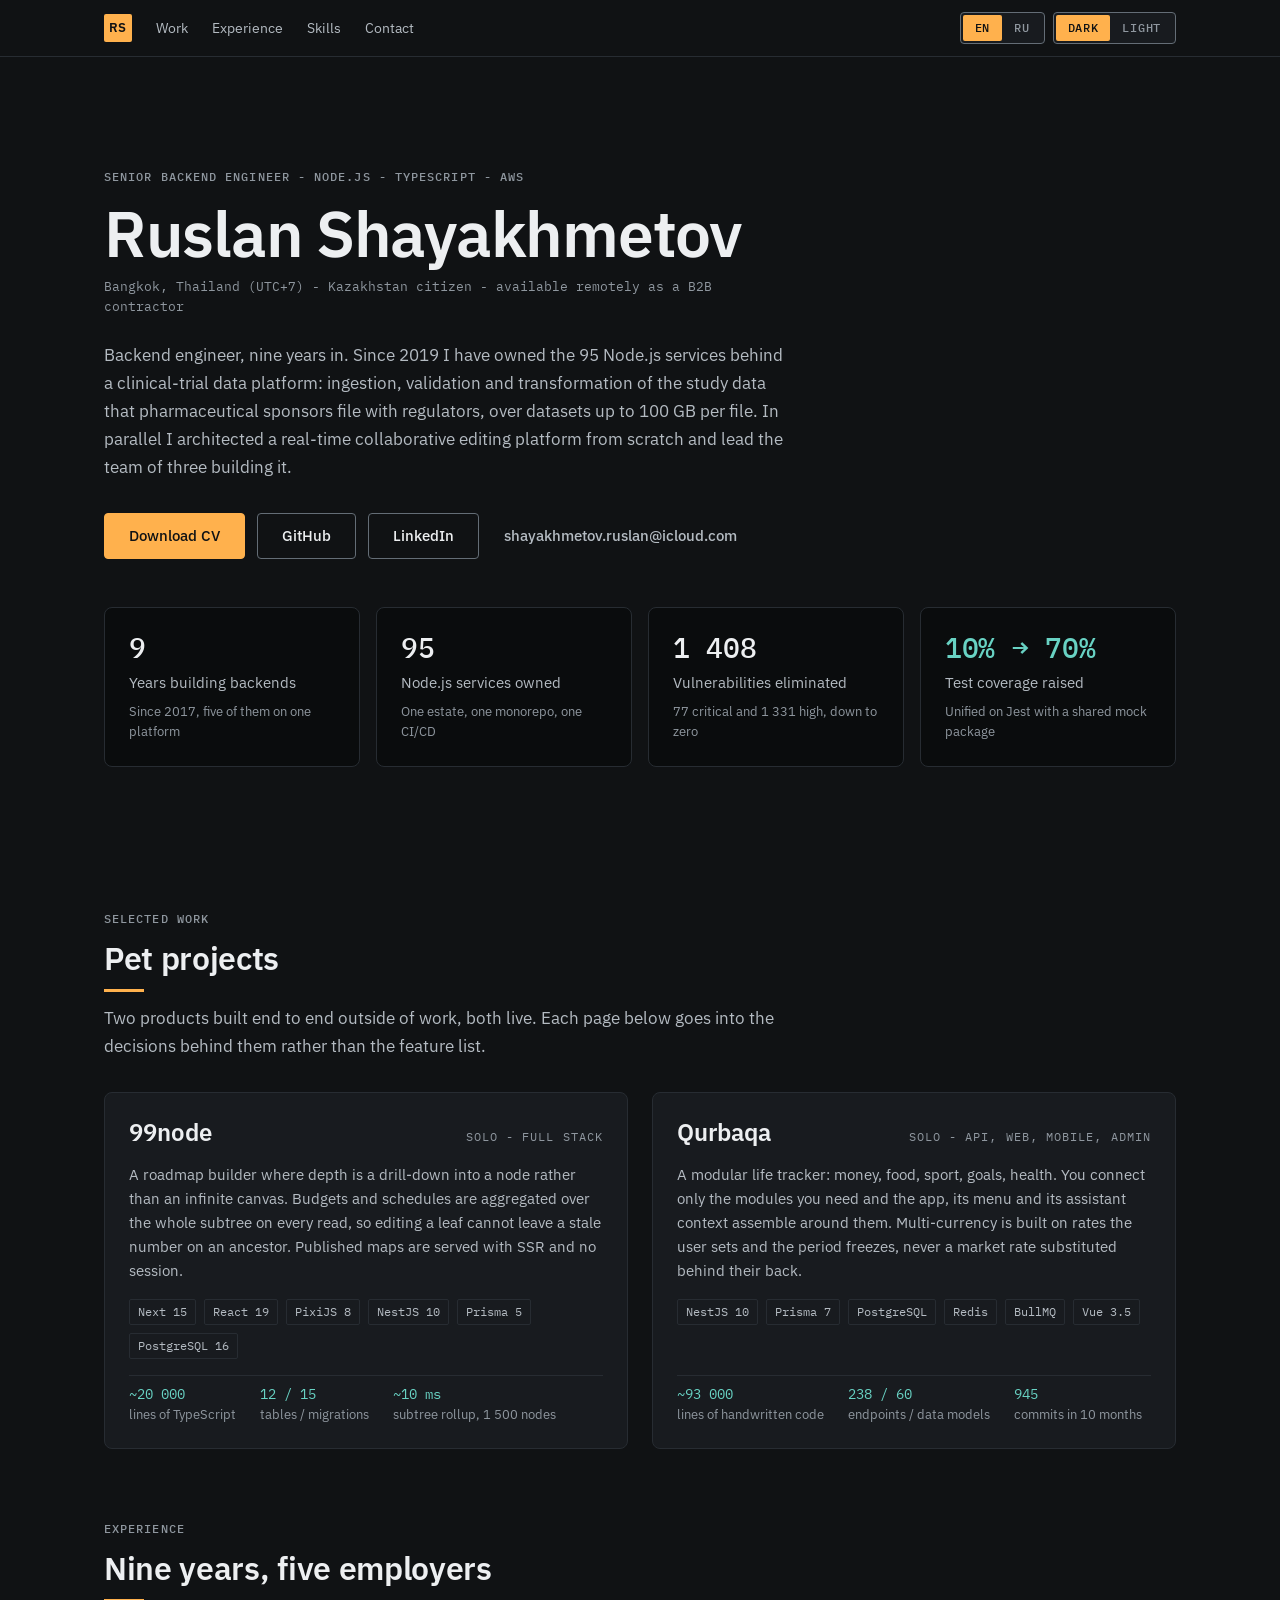
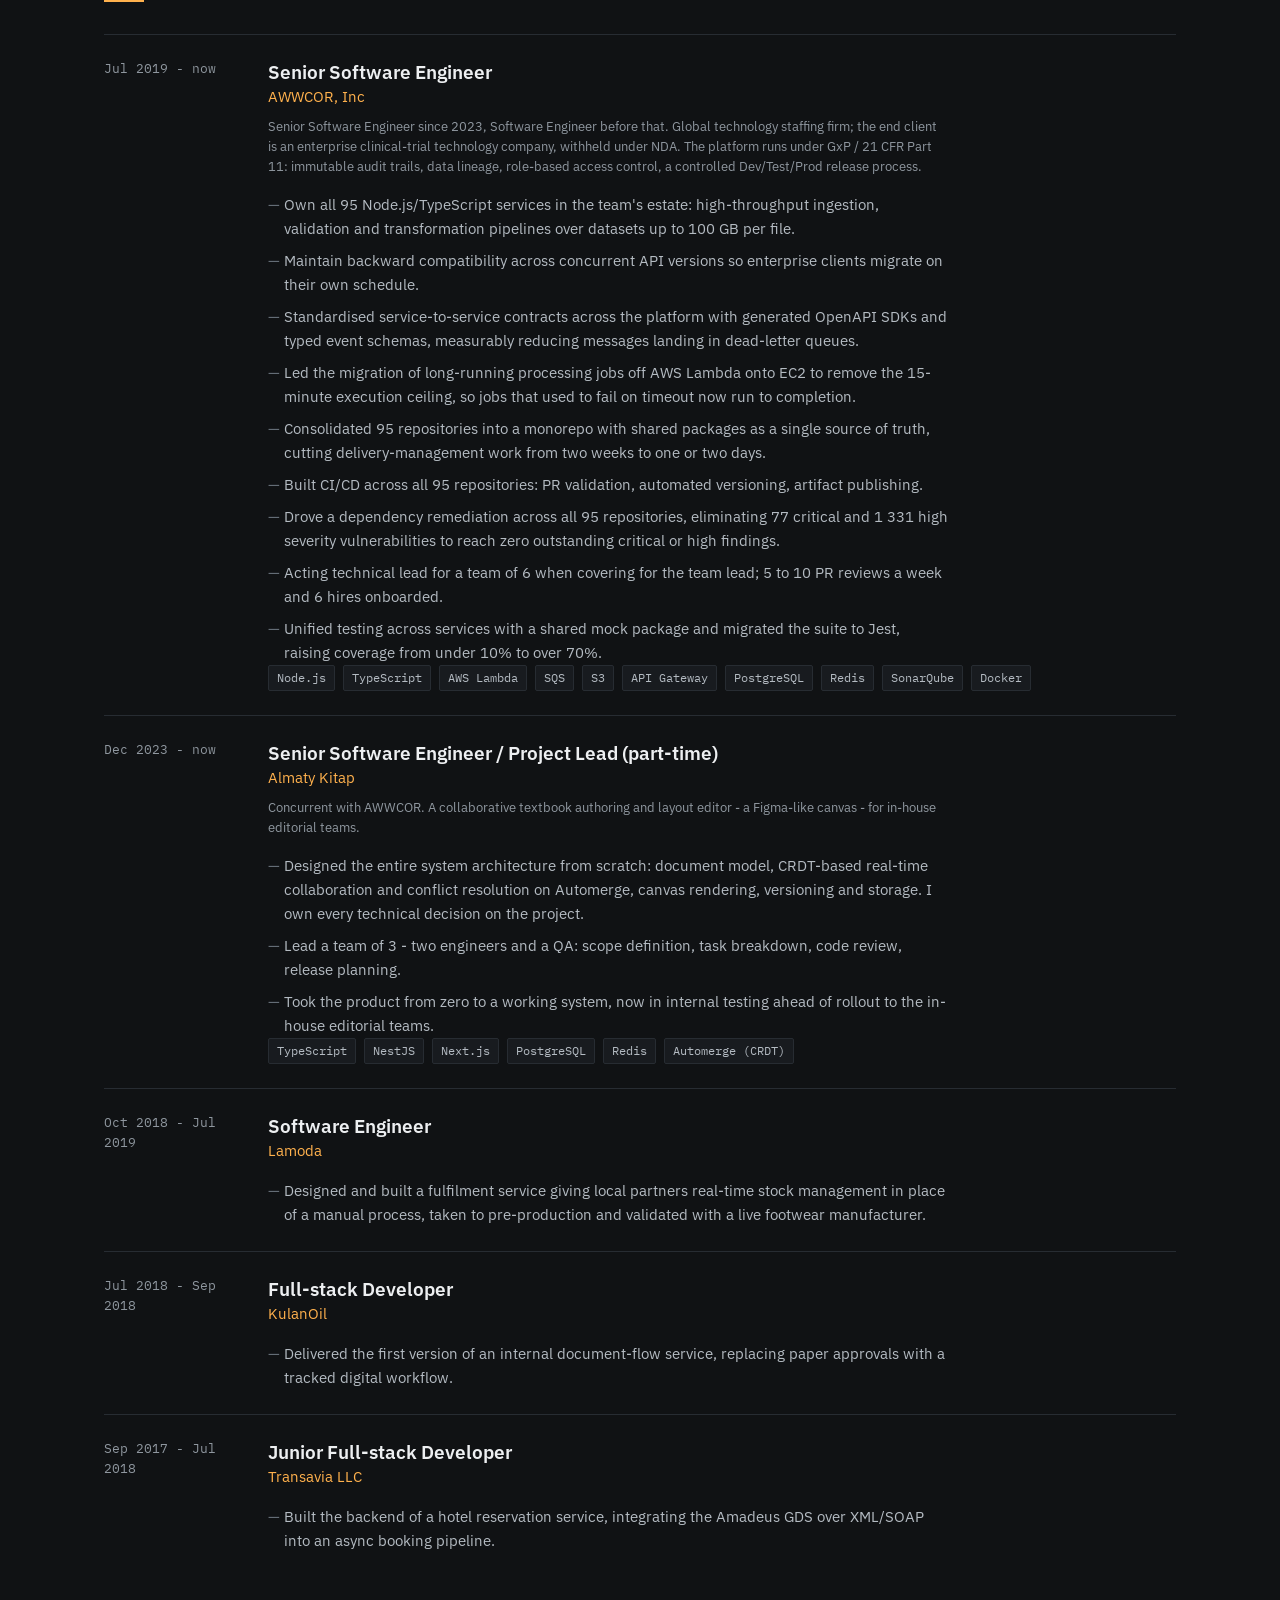
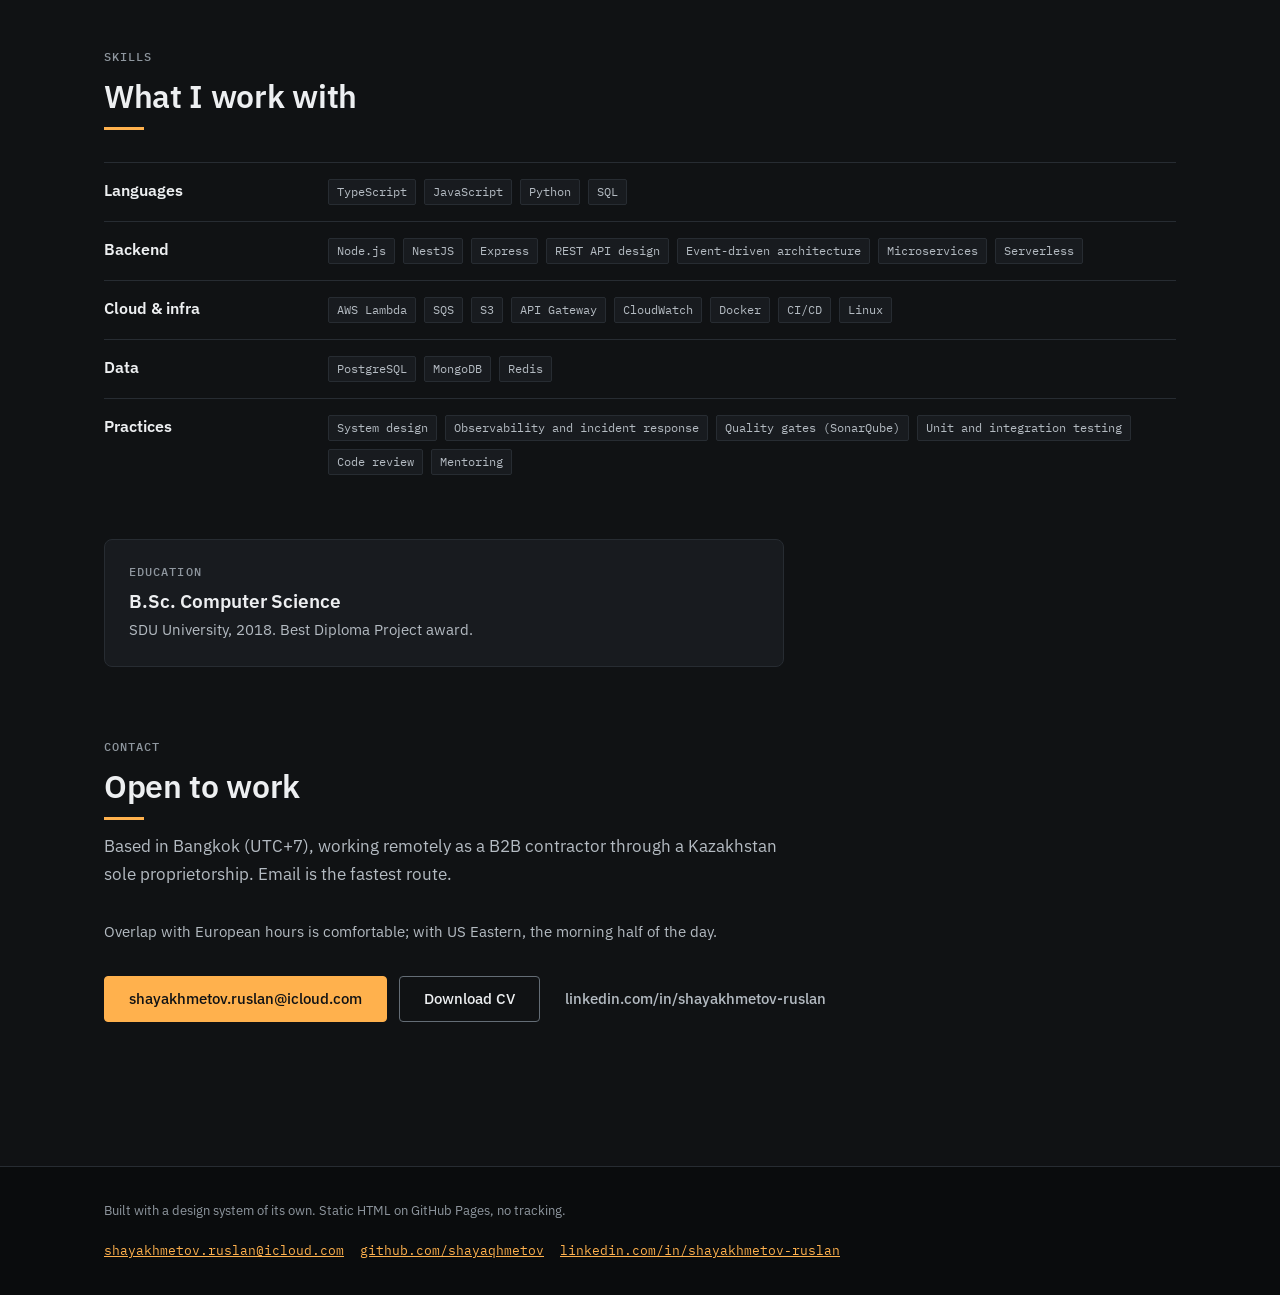
==== index.html @ 6485d46e "Replace CRA app with static bilingual portfolio site Static EN/RU site generated by src/build.py fro" ====
<!DOCTYPE html>
<html lang="en" data-theme="dark">
<head>
<meta charset="utf-8">
<meta name="viewport" content="width=device-width, initial-scale=1">
<title>Ruslan Shayakhmetov - Senior Backend Engineer</title>
<meta name="description" content="Backend engineer, nine years in. Owner of 95 Node.js services behind a clinical-trial data platform. Node.js, TypeScript, AWS. Based in Bangkok, available as a B2B contractor.">
<meta name="color-scheme" content="dark light">
<meta property="og:type" content="profile">
<meta property="og:title" content="Ruslan Shayakhmetov - Senior Backend Engineer">
<meta property="og:description" content="Backend engineer, nine years in. Owner of 95 Node.js services behind a clinical-trial data platform. Node.js, TypeScript, AWS. Based in Bangkok, available as a B2B contractor.">
<meta name="twitter:card" content="summary">
<link rel="canonical" href="https://shayaqhmetov.github.io/"><link rel="alternate" hreflang="en" href="https://shayaqhmetov.github.io/"><link rel="alternate" hreflang="ru" href="https://shayaqhmetov.github.io/ru/"><link rel="alternate" hreflang="x-default" href="https://shayaqhmetov.github.io/"><link rel="icon" href="assets/favicon.svg" type="image/svg+xml">
<link rel="preconnect" href="https://fonts.googleapis.com">
<link rel="preconnect" href="https://fonts.gstatic.com" crossorigin>
<link rel="stylesheet" href="https://fonts.googleapis.com/css2?family=IBM+Plex+Mono:wght@400;500&family=IBM+Plex+Sans:wght@400;500;600&display=swap">
<link rel="stylesheet" href="assets/css/tokens.css">
<link rel="stylesheet" href="assets/css/components.css">
<link rel="stylesheet" href="assets/css/site.css">
<script>(function(){try{var t=localStorage.getItem('rs-theme');if(t==='light'||t==='dark'){document.documentElement.setAttribute('data-theme',t);}}catch(err){}})();</script>
<script type="application/ld+json">{"@context": "https://schema.org", "@type": "Person", "name": "Ruslan Shayakhmetov", "alternateName": "Ruslan Shayakhmetov", "jobTitle": "Senior Backend Engineer", "email": "mailto:shayakhmetov.ruslan@icloud.com", "url": "https://shayaqhmetov.github.io/", "sameAs": ["https://github.com/shayaqhmetov", "https://www.linkedin.com/in/shayakhmetov-ruslan/"], "address": {"@type": "PostalAddress", "addressLocality": "Bangkok", "addressCountry": "TH"}, "knowsAbout": ["Node.js", "TypeScript", "AWS", "PostgreSQL", "NestJS", "Distributed systems"]}</script>
</head>
<body>
<a class="skip-link" href="#main">Skip to content</a>
<header class="site-header"><div class="page-shell site-header__inner"><a class="wordmark" href="./" aria-label="Ruslan Shayakhmetov">RS</a><nav class="site-nav" aria-label="Work"><a href="#work">Work</a><a href="#experience">Experience</a><a href="#skills">Skills</a><a href="#contact">Contact</a></nav><div class="site-tools"><div class="rs-seg" role="group" aria-label="Language"><span class="rs-seg__btn" aria-current="page">EN</span><a class="rs-seg__btn" href="ru/" hreflang="ru">RU</a></div><div class="rs-seg" role="group" aria-label="Theme" id="theme-switch"><button class="rs-seg__btn" type="button" data-theme-set="dark" aria-pressed="true">Dark</button><button class="rs-seg__btn" type="button" data-theme-set="light" aria-pressed="false">Light</button></div></div></div></header>
<main id="main">
<section class="hero"><div class="page-shell"><p class="hero__role mono-label">Senior Backend Engineer - Node.js - TypeScript - AWS</p><h1 class="hero__name">Ruslan Shayakhmetov</h1><p class="hero__location">Bangkok, Thailand (UTC+7) - Kazakhstan citizen - available remotely as a B2B contractor</p><p class="hero__lede">Backend engineer, nine years in. Since 2019 I have owned the 95 Node.js services behind a clinical-trial data platform: ingestion, validation and transformation of the study data that pharmaceutical sponsors file with regulators, over datasets up to 100 GB per file. In parallel I architected a real-time collaborative editing platform from scratch and lead the team of three building it.</p><div class="hero__actions"><a class="rs-btn rs-btn--primary" href="cv/Ruslan-Shayakhmetov-CV.pdf" download>Download CV</a><a class="rs-btn rs-btn--secondary" href="https://github.com/shayaqhmetov" rel="noreferrer">GitHub</a><a class="rs-btn rs-btn--secondary" href="https://www.linkedin.com/in/shayakhmetov-ruslan/" rel="noreferrer">LinkedIn</a><a class="rs-btn rs-btn--ghost" href="mailto:shayakhmetov.ruslan@icloud.com">shayakhmetov.ruslan@icloud.com</a></div><div class="hero__stats"><div class="rs-stat-grid"><div class="rs-stat"><div class="rs-stat__value">9</div><div class="rs-stat__label">Years building backends</div><div class="rs-stat__note">Since 2017, five of them on one platform</div></div><div class="rs-stat"><div class="rs-stat__value">95</div><div class="rs-stat__label">Node.js services owned</div><div class="rs-stat__note">One estate, one monorepo, one CI/CD</div></div><div class="rs-stat"><div class="rs-stat__value">1 408</div><div class="rs-stat__label">Vulnerabilities eliminated</div><div class="rs-stat__note">77 critical and 1 331 high, down to zero</div></div><div class="rs-stat rs-stat--measured"><div class="rs-stat__value">10% → 70%</div><div class="rs-stat__label">Test coverage raised</div><div class="rs-stat__note">Unified on Jest with a shared mock package</div></div></div></div></div></section><section class="section" id="work"><div class="page-shell"><header class="rs-section-head"><div class="rs-section-head__eyebrow">Selected work</div><h2 class="rs-section-head__title">Pet projects</h2><div class="rs-section-head__rule" aria-hidden="true"></div><p class="rs-section-head__lede">Two products built end to end outside of work, both live. Each page below goes into the decisions behind them rather than the feature list.</p></header><div class="card-grid"><a class="rs-card" href="projects/99node.html"><div class="rs-card__head"><h3 class="rs-card__title">99node</h3><span class="rs-card__role">Solo - full stack</span></div><p class="rs-card__lede">A roadmap builder where depth is a drill-down into a node rather than an infinite canvas. Budgets and schedules are aggregated over the whole subtree on every read, so editing a leaf cannot leave a stale number on an ancestor. Published maps are served with SSR and no session.</p><div class="rs-tag-row"><span class="rs-tag">Next 15</span><span class="rs-tag">React 19</span><span class="rs-tag">PixiJS 8</span><span class="rs-tag">NestJS 10</span><span class="rs-tag">Prisma 5</span><span class="rs-tag">PostgreSQL 16</span></div><div class="rs-card__figures"><div class="rs-card__figure"><span class="rs-card__figure-value">~20 000</span><span class="rs-card__figure-label">lines of TypeScript</span></div><div class="rs-card__figure"><span class="rs-card__figure-value">12 / 15</span><span class="rs-card__figure-label">tables / migrations</span></div><div class="rs-card__figure"><span class="rs-card__figure-value">~10 ms</span><span class="rs-card__figure-label">subtree rollup, 1 500 nodes</span></div></div></a><a class="rs-card" href="projects/qurbaqa.html"><div class="rs-card__head"><h3 class="rs-card__title">Qurbaqa</h3><span class="rs-card__role">Solo - api, web, mobile, admin</span></div><p class="rs-card__lede">A modular life tracker: money, food, sport, goals, health. You connect only the modules you need and the app, its menu and its assistant context assemble around them. Multi-currency is built on rates the user sets and the period freezes, never a market rate substituted behind their back.</p><div class="rs-tag-row"><span class="rs-tag">NestJS 10</span><span class="rs-tag">Prisma 7</span><span class="rs-tag">PostgreSQL</span><span class="rs-tag">Redis</span><span class="rs-tag">BullMQ</span><span class="rs-tag">Vue 3.5</span></div><div class="rs-card__figures"><div class="rs-card__figure"><span class="rs-card__figure-value">~93 000</span><span class="rs-card__figure-label">lines of handwritten code</span></div><div class="rs-card__figure"><span class="rs-card__figure-value">238 / 60</span><span class="rs-card__figure-label">endpoints / data models</span></div><div class="rs-card__figure"><span class="rs-card__figure-value">945</span><span class="rs-card__figure-label">commits in 10 months</span></div></div></a></div></div></section><section class="section" id="experience"><div class="page-shell"><header class="rs-section-head"><div class="rs-section-head__eyebrow">Experience</div><h2 class="rs-section-head__title">Nine years, five employers</h2><div class="rs-section-head__rule" aria-hidden="true"></div></header><article class="rs-entry"><div class="rs-entry__period">Jul 2019 - now</div><div><h3 class="rs-entry__title">Senior Software Engineer</h3><div class="rs-entry__org">AWWCOR, Inc</div><p class="rs-entry__context">Senior Software Engineer since 2023, Software Engineer before that. Global technology staffing firm; the end client is an enterprise clinical-trial technology company, withheld under NDA. The platform runs under GxP / 21 CFR Part 11: immutable audit trails, data lineage, role-based access control, a controlled Dev/Test/Prod release process.</p><ul class="rs-entry__points"><li>Own all 95 Node.js/TypeScript services in the team&#x27;s estate: high-throughput ingestion, validation and transformation pipelines over datasets up to 100 GB per file.</li><li>Maintain backward compatibility across concurrent API versions so enterprise clients migrate on their own schedule.</li><li>Standardised service-to-service contracts across the platform with generated OpenAPI SDKs and typed event schemas, measurably reducing messages landing in dead-letter queues.</li><li>Led the migration of long-running processing jobs off AWS Lambda onto EC2 to remove the 15-minute execution ceiling, so jobs that used to fail on timeout now run to completion.</li><li>Consolidated 95 repositories into a monorepo with shared packages as a single source of truth, cutting delivery-management work from two weeks to one or two days.</li><li>Built CI/CD across all 95 repositories: PR validation, automated versioning, artifact publishing.</li><li>Drove a dependency remediation across all 95 repositories, eliminating 77 critical and 1 331 high severity vulnerabilities to reach zero outstanding critical or high findings.</li><li>Acting technical lead for a team of 6 when covering for the team lead; 5 to 10 PR reviews a week and 6 hires onboarded.</li><li>Unified testing across services with a shared mock package and migrated the suite to Jest, raising coverage from under 10% to over 70%.</li></ul><div class="rs-tag-row"><span class="rs-tag">Node.js</span><span class="rs-tag">TypeScript</span><span class="rs-tag">AWS Lambda</span><span class="rs-tag">SQS</span><span class="rs-tag">S3</span><span class="rs-tag">API Gateway</span><span class="rs-tag">PostgreSQL</span><span class="rs-tag">Redis</span><span class="rs-tag">SonarQube</span><span class="rs-tag">Docker</span></div></div></article><article class="rs-entry"><div class="rs-entry__period">Dec 2023 - now</div><div><h3 class="rs-entry__title">Senior Software Engineer / Project Lead (part-time)</h3><div class="rs-entry__org">Almaty Kitap</div><p class="rs-entry__context">Concurrent with AWWCOR. A collaborative textbook authoring and layout editor - a Figma-like canvas - for in-house editorial teams.</p><ul class="rs-entry__points"><li>Designed the entire system architecture from scratch: document model, CRDT-based real-time collaboration and conflict resolution on Automerge, canvas rendering, versioning and storage. I own every technical decision on the project.</li><li>Lead a team of 3 - two engineers and a QA: scope definition, task breakdown, code review, release planning.</li><li>Took the product from zero to a working system, now in internal testing ahead of rollout to the in-house editorial teams.</li></ul><div class="rs-tag-row"><span class="rs-tag">TypeScript</span><span class="rs-tag">NestJS</span><span class="rs-tag">Next.js</span><span class="rs-tag">PostgreSQL</span><span class="rs-tag">Redis</span><span class="rs-tag">Automerge (CRDT)</span></div></div></article><article class="rs-entry"><div class="rs-entry__period">Oct 2018 - Jul 2019</div><div><h3 class="rs-entry__title">Software Engineer</h3><div class="rs-entry__org">Lamoda</div><ul class="rs-entry__points"><li>Designed and built a fulfilment service giving local partners real-time stock management in place of a manual process, taken to pre-production and validated with a live footwear manufacturer.</li></ul></div></article><article class="rs-entry"><div class="rs-entry__period">Jul 2018 - Sep 2018</div><div><h3 class="rs-entry__title">Full-stack Developer</h3><div class="rs-entry__org">KulanOil</div><ul class="rs-entry__points"><li>Delivered the first version of an internal document-flow service, replacing paper approvals with a tracked digital workflow.</li></ul></div></article><article class="rs-entry"><div class="rs-entry__period">Sep 2017 - Jul 2018</div><div><h3 class="rs-entry__title">Junior Full-stack Developer</h3><div class="rs-entry__org">Transavia LLC</div><ul class="rs-entry__points"><li>Built the backend of a hotel reservation service, integrating the Amadeus GDS over XML/SOAP into an async booking pipeline.</li></ul></div></article></div></section><section class="section" id="skills"><div class="page-shell"><header class="rs-section-head"><div class="rs-section-head__eyebrow">Skills</div><h2 class="rs-section-head__title">What I work with</h2><div class="rs-section-head__rule" aria-hidden="true"></div></header><dl class="skills"><div class="skills__row"><dt class="heading-s">Languages</dt><dd><div class="rs-tag-row"><span class="rs-tag">TypeScript</span><span class="rs-tag">JavaScript</span><span class="rs-tag">Python</span><span class="rs-tag">SQL</span></div></dd></div><div class="skills__row"><dt class="heading-s">Backend</dt><dd><div class="rs-tag-row"><span class="rs-tag">Node.js</span><span class="rs-tag">NestJS</span><span class="rs-tag">Express</span><span class="rs-tag">REST API design</span><span class="rs-tag">Event-driven architecture</span><span class="rs-tag">Microservices</span><span class="rs-tag">Serverless</span></div></dd></div><div class="skills__row"><dt class="heading-s">Cloud &amp; infra</dt><dd><div class="rs-tag-row"><span class="rs-tag">AWS Lambda</span><span class="rs-tag">SQS</span><span class="rs-tag">S3</span><span class="rs-tag">API Gateway</span><span class="rs-tag">CloudWatch</span><span class="rs-tag">Docker</span><span class="rs-tag">CI/CD</span><span class="rs-tag">Linux</span></div></dd></div><div class="skills__row"><dt class="heading-s">Data</dt><dd><div class="rs-tag-row"><span class="rs-tag">PostgreSQL</span><span class="rs-tag">MongoDB</span><span class="rs-tag">Redis</span></div></dd></div><div class="skills__row"><dt class="heading-s">Practices</dt><dd><div class="rs-tag-row"><span class="rs-tag">System design</span><span class="rs-tag">Observability and incident response</span><span class="rs-tag">Quality gates (SonarQube)</span><span class="rs-tag">Unit and integration testing</span><span class="rs-tag">Code review</span><span class="rs-tag">Mentoring</span></div></dd></div></dl><div class="education"><p class="mono-label">Education</p><p class="education__title heading-m">B.Sc. Computer Science</p><p class="education__line">SDU University, 2018. Best Diploma Project award.</p></div></div></section><section class="section" id="contact"><div class="page-shell"><header class="rs-section-head"><div class="rs-section-head__eyebrow">Contact</div><h2 class="rs-section-head__title">Open to work</h2><div class="rs-section-head__rule" aria-hidden="true"></div><p class="rs-section-head__lede">Based in Bangkok (UTC+7), working remotely as a B2B contractor through a Kazakhstan sole proprietorship. Email is the fastest route.</p></header><p class="contact__availability">Overlap with European hours is comfortable; with US Eastern, the morning half of the day.</p><div class="hero__actions"><a class="rs-btn rs-btn--primary" href="mailto:shayakhmetov.ruslan@icloud.com">shayakhmetov.ruslan@icloud.com</a><a class="rs-btn rs-btn--secondary" href="cv/Ruslan-Shayakhmetov-CV.pdf" download>Download CV</a><a class="rs-btn rs-btn--ghost" href="https://www.linkedin.com/in/shayakhmetov-ruslan/" rel="noreferrer">linkedin.com/in/shayakhmetov-ruslan</a></div></div></section></main>
<footer class="site-footer"><div class="page-shell site-footer__inner"><p class="site-footer__note">Built with a design system of its own. Static HTML on GitHub Pages, no tracking.</p><p class="site-footer__links"><a href="mailto:shayakhmetov.ruslan@icloud.com">shayakhmetov.ruslan@icloud.com</a><a href="https://github.com/shayaqhmetov" rel="me noreferrer">github.com/shayaqhmetov</a><a href="https://www.linkedin.com/in/shayakhmetov-ruslan/" rel="me noreferrer">linkedin.com/in/shayakhmetov-ruslan</a></p></div></footer>
<script src="assets/js/site.js" defer></script>
</body>
</html>
---- assets/css/tokens.css ----
/* Generated from src/design-system/tokens.json - do not edit by hand. */

:root, [data-theme="dark"] {
  --surface-canvas: #101214;
  --surface-raised: #181b1f;
  --surface-sunken: #0a0c0d;
  --surface-signal: #241b0c;
  --surface-hover: #22262b;
  --ink-primary: #edeff1;
  --ink-secondary: #b4bbc2;
  --ink-muted: #8f979f;
  --ink-inverse: #101214;
  --stroke-hairline: #272c32;
  --stroke-strong: #646d76;
  --signal: #ffb14d;
  --signal-strong: #ffc47a;
  --aqua: #68d2c3;
  --focus-ring: #ffc47a;
  --shadow-none: none;
  --shadow-overlay: 0 8px 24px rgba(0,0,0,0.55);
}

[data-theme="light"] {
  --surface-canvas: #fbfaf8;
  --surface-raised: #ffffff;
  --surface-sunken: #f1efea;
  --surface-signal: #fdf2e0;
  --surface-hover: #eeebe4;
  --ink-primary: #15181c;
  --ink-secondary: #4c535b;
  --ink-muted: #61686f;
  --ink-inverse: #ffffff;
  --stroke-hairline: #e3dfd6;
  --stroke-strong: #8b8477;
  --signal: #8c5200;
  --signal-strong: #6d3f00;
  --aqua: #0a6155;
  --focus-ring: #8c5200;
  --shadow-none: none;
  --shadow-overlay: 0 8px 24px rgba(20,22,26,0.12);
}

:root {
  --space-1: 4px;
  --space-2: 8px;
  --space-3: 12px;
  --space-4: 16px;
  --space-5: 24px;
  --space-6: 32px;
  --space-7: 48px;
  --space-8: 72px;
  --space-9: 112px;
  --radius-none: 0;
  --radius-sm: 2px;
  --radius-md: 4px;
  --radius-lg: 8px;
  --radius-pill: 999px;
  --border-hairline: 1px;
  --border-control: 1px;
  --border-focus: 2px;
  --border-marker: 3px;
  --layout-page: 1120px;
  --layout-prose: 680px;
  --layout-gutter: 24px;
  --layout-header: 56px;
  --font-sans: "IBM Plex Sans", ui-sans-serif, system-ui, sans-serif;
  --font-mono: "IBM Plex Mono", ui-monospace, SFMono-Regular, Menlo, monospace;
}

.display-xl {
  font-family: var(--font-sans);
  font-size: 64px;
  line-height: 64px;
  font-weight: 600;
  letter-spacing: -0.02em;
}

.display-l {
  font-family: var(--font-sans);
  font-size: 44px;
  line-height: 48px;
  font-weight: 600;
  letter-spacing: -0.015em;
}

.display-m {
  font-family: var(--font-sans);
  font-size: 32px;
  line-height: 38px;
  font-weight: 600;
  letter-spacing: -0.01em;
}

.heading-l {
  font-family: var(--font-sans);
  font-size: 24px;
  line-height: 30px;
  font-weight: 600;
}

.heading-m {
  font-family: var(--font-sans);
  font-size: 19px;
  line-height: 26px;
  font-weight: 600;
}

.heading-s {
  font-family: var(--font-sans);
  font-size: 16px;
  line-height: 22px;
  font-weight: 600;
}

.body-l {
  font-family: var(--font-sans);
  font-size: 17px;
  line-height: 28px;
  font-weight: 400;
}

.body {
  font-family: var(--font-sans);
  font-size: 15px;
  line-height: 24px;
  font-weight: 400;
}

.caption {
  font-family: var(--font-sans);
  font-size: 13px;
  line-height: 20px;
  font-weight: 400;
}

.mono-label {
  font-family: var(--font-mono);
  font-size: 12px;
  line-height: 16px;
  font-weight: 500;
  letter-spacing: 0.09em;
}

.mono-figure {
  font-family: var(--font-mono);
  font-size: 28px;
  line-height: 32px;
  font-weight: 500;
  letter-spacing: -0.01em;
}

.mono-data {
  font-family: var(--font-mono);
  font-size: 14px;
  line-height: 20px;
  font-weight: 400;
}
---- assets/css/components.css ----
/* Ruslan Shayakhmetov - component stylesheet.
   Every rule reads tokens from tokens.css. Class names are the contract:
   a static page (the GitHub Pages site) may use these classes directly,
   without the React bundle. */

/* --- shared ------------------------------------------------------- */

.rs-focusable:focus-visible,
.rs-btn:focus-visible,
.rs-seg__btn:focus-visible,
.rs-card:focus-visible,
.rs-tag--link:focus-visible {
  outline: var(--border-focus) solid var(--focus-ring);
  outline-offset: 2px;
}

/* --- Button ------------------------------------------------------- */

.rs-btn {
  display: inline-flex;
  align-items: center;
  gap: var(--space-2);
  padding: var(--space-3) var(--space-5);
  border: var(--border-control) solid transparent;
  border-radius: var(--radius-md);
  font-family: var(--font-sans);
  font-size: 15px;
  line-height: 20px;
  font-weight: 500;
  text-decoration: none;
  cursor: pointer;
  background: none;
  transition: background-color 120ms linear, border-color 120ms linear, color 120ms linear;
}

.rs-btn--primary {
  background: var(--signal);
  color: var(--ink-inverse);
  border-color: var(--signal);
}
.rs-btn--primary:hover {
  background: var(--signal-strong);
  border-color: var(--signal-strong);
}

.rs-btn--secondary {
  color: var(--ink-primary);
  border-color: var(--stroke-strong);
}
.rs-btn--secondary:hover {
  background: var(--surface-hover);
}

.rs-btn--ghost {
  color: var(--ink-secondary);
  padding-left: var(--space-3);
  padding-right: var(--space-3);
}
.rs-btn--ghost:hover {
  background: var(--surface-hover);
  color: var(--ink-primary);
}

.rs-btn--sm {
  padding: var(--space-2) var(--space-4);
  font-size: 14px;
}

.rs-btn__arrow {
  font-family: var(--font-mono);
  line-height: 1;
}

/* --- Tag ---------------------------------------------------------- */

.rs-tag {
  display: inline-flex;
  align-items: center;
  gap: var(--space-1);
  padding: 3px var(--space-2);
  border: var(--border-hairline) solid var(--stroke-hairline);
  border-radius: var(--radius-sm);
  background: var(--surface-raised);
  color: var(--ink-secondary);
  font-family: var(--font-mono);
  font-size: 12px;
  line-height: 18px;
  white-space: nowrap;
}

.rs-tag--accent {
  border-color: var(--signal);
  color: var(--signal);
  background: var(--surface-signal);
}

.rs-tag--link {
  text-decoration: none;
}
.rs-tag--link:hover {
  background: var(--surface-hover);
  color: var(--ink-primary);
}

.rs-tag-row {
  display: flex;
  flex-wrap: wrap;
  gap: var(--space-2);
}

/* --- Stat --------------------------------------------------------- */

.rs-stat {
  display: flex;
  flex-direction: column;
  gap: var(--space-2);
  padding: var(--space-5);
  background: var(--surface-sunken);
  border: var(--border-hairline) solid var(--stroke-hairline);
  border-radius: var(--radius-lg);
}

.rs-stat__value {
  font-family: var(--font-mono);
  font-size: 28px;
  line-height: 32px;
  font-weight: 500;
  letter-spacing: -0.01em;
  color: var(--ink-primary);
}

.rs-stat--measured .rs-stat__value {
  color: var(--aqua);
}

.rs-stat__label {
  font-family: var(--font-sans);
  font-size: 15px;
  line-height: 22px;
  color: var(--ink-secondary);
}

.rs-stat__note {
  font-family: var(--font-sans);
  font-size: 13px;
  line-height: 20px;
  color: var(--ink-muted);
}

.rs-stat-grid {
  display: grid;
  grid-template-columns: repeat(auto-fit, minmax(200px, 1fr));
  gap: var(--space-4);
}

/* --- SectionHead -------------------------------------------------- */

.rs-section-head {
  display: flex;
  flex-direction: column;
  gap: var(--space-3);
  margin-bottom: var(--space-6);
}

.rs-section-head__eyebrow {
  font-family: var(--font-mono);
  font-size: 12px;
  line-height: 16px;
  font-weight: 500;
  letter-spacing: 0.09em;
  text-transform: uppercase;
  color: var(--ink-muted);
}

.rs-section-head__title {
  font-family: var(--font-sans);
  font-size: 32px;
  line-height: 38px;
  font-weight: 600;
  letter-spacing: -0.01em;
  color: var(--ink-primary);
  margin: 0;
}

.rs-section-head__rule {
  width: 40px;
  height: var(--border-marker);
  background: var(--signal);
}

.rs-section-head__lede {
  max-width: var(--layout-prose);
  font-family: var(--font-sans);
  font-size: 17px;
  line-height: 28px;
  color: var(--ink-secondary);
  margin: 0;
}

/* --- ProjectCard -------------------------------------------------- */

.rs-card {
  display: flex;
  flex-direction: column;
  gap: var(--space-4);
  padding: var(--space-5);
  background: var(--surface-raised);
  border: var(--border-hairline) solid var(--stroke-hairline);
  border-radius: var(--radius-lg);
  text-decoration: none;
  transition: border-color 120ms linear;
}

a.rs-card:hover {
  border-color: var(--stroke-strong);
}

.rs-card__head {
  display: flex;
  align-items: baseline;
  justify-content: space-between;
  gap: var(--space-4);
}

.rs-card__title {
  font-family: var(--font-sans);
  font-size: 24px;
  line-height: 30px;
  font-weight: 600;
  color: var(--ink-primary);
  margin: 0;
}

.rs-card__role {
  font-family: var(--font-mono);
  font-size: 12px;
  line-height: 16px;
  letter-spacing: 0.09em;
  text-transform: uppercase;
  color: var(--ink-muted);
  white-space: nowrap;
}

.rs-card__lede {
  font-family: var(--font-sans);
  font-size: 15px;
  line-height: 24px;
  color: var(--ink-secondary);
  margin: 0;
}

.rs-card__figures {
  margin-top: auto;
  display: flex;
  flex-wrap: wrap;
  gap: var(--space-5);
  padding-top: var(--space-2);
  border-top: var(--border-hairline) solid var(--stroke-hairline);
}

.rs-card__figure {
  display: flex;
  flex-direction: column;
  gap: 2px;
}

.rs-card__figure-value {
  font-family: var(--font-mono);
  font-size: 14px;
  line-height: 20px;
  color: var(--aqua);
}

.rs-card__figure-label {
  font-family: var(--font-sans);
  font-size: 13px;
  line-height: 18px;
  color: var(--ink-muted);
}

/* --- TimelineEntry ------------------------------------------------ */

.rs-entry {
  display: grid;
  grid-template-columns: 140px 1fr;
  gap: var(--space-5);
  padding: var(--space-5) 0;
  border-top: var(--border-hairline) solid var(--stroke-hairline);
}

.rs-entry__period {
  font-family: var(--font-mono);
  font-size: 13px;
  line-height: 20px;
  color: var(--ink-muted);
}

.rs-entry__title {
  font-family: var(--font-sans);
  font-size: 19px;
  line-height: 26px;
  font-weight: 600;
  color: var(--ink-primary);
  margin: 0;
}

.rs-entry__org {
  font-family: var(--font-sans);
  font-size: 15px;
  line-height: 24px;
  color: var(--signal);
}

.rs-entry__context {
  font-family: var(--font-sans);
  font-size: 13px;
  line-height: 20px;
  color: var(--ink-muted);
  margin: var(--space-2) 0 0;
  max-width: var(--layout-prose);
}

.rs-entry__points {
  list-style: none;
  padding: 0;
  margin: var(--space-4) 0 0;
  display: flex;
  flex-direction: column;
  gap: var(--space-2);
  max-width: var(--layout-prose);
}

.rs-entry__points li {
  position: relative;
  padding-left: var(--space-4);
  font-family: var(--font-sans);
  font-size: 15px;
  line-height: 24px;
  color: var(--ink-secondary);
}

.rs-entry__points li::before {
  content: "\2014";
  position: absolute;
  left: 0;
  color: var(--stroke-strong);
}

@media (max-width: 640px) {
  .rs-entry {
    grid-template-columns: 1fr;
    gap: var(--space-3);
  }
}

/* --- SegmentedToggle ---------------------------------------------- */

.rs-seg {
  display: inline-flex;
  padding: 2px;
  border: var(--border-control) solid var(--stroke-strong);
  border-radius: var(--radius-md);
  background: var(--surface-raised);
}

.rs-seg__btn {
  padding: var(--space-1) var(--space-3);
  border: 0;
  border-radius: var(--radius-sm);
  background: none;
  color: var(--ink-muted);
  font-family: var(--font-mono);
  font-size: 12px;
  line-height: 18px;
  font-weight: 500;
  letter-spacing: 0.06em;
  text-transform: uppercase;
  cursor: pointer;
}

.rs-seg__btn:hover {
  color: var(--ink-primary);
}

.rs-seg__btn[aria-pressed="true"],
.rs-seg__btn[aria-selected="true"] {
  background: var(--signal);
  color: var(--ink-inverse);
}

/* --- Note --------------------------------------------------------- */

.rs-note {
  display: flex;
  flex-direction: column;
  gap: var(--space-2);
  padding: var(--space-4) var(--space-5);
  background: var(--surface-signal);
  border: var(--border-hairline) solid var(--signal);
  border-radius: var(--radius-lg);
  max-width: var(--layout-prose);
}

.rs-note__label {
  font-family: var(--font-mono);
  font-size: 12px;
  line-height: 16px;
  font-weight: 500;
  letter-spacing: 0.09em;
  text-transform: uppercase;
  color: var(--signal);
}

.rs-note__body {
  font-family: var(--font-sans);
  font-size: 15px;
  line-height: 24px;
  color: var(--ink-primary);
  margin: 0;
}
---- assets/css/site.css ----
/* Page layout for the portfolio. Component rules live in components.css,
   which is copied from the design system - do not duplicate them here. */

*, *::before, *::after { box-sizing: border-box; }

html { scroll-behavior: smooth; }

@media (prefers-reduced-motion: reduce) {
  html { scroll-behavior: auto; }
  * { transition: none !important; }
}

body {
  margin: 0;
  background: var(--surface-canvas);
  color: var(--ink-secondary);
  font-family: var(--font-sans);
  font-size: 15px;
  line-height: 24px;
  -webkit-font-smoothing: antialiased;
}

a { color: var(--signal); }
a:hover { color: var(--signal-strong); }

h1, h2, h3 { color: var(--ink-primary); }

:focus-visible {
  outline: var(--border-focus) solid var(--focus-ring);
  outline-offset: 2px;
}

.page-shell {
  width: 100%;
  max-width: var(--layout-page);
  margin: 0 auto;
  padding-inline: var(--layout-gutter);
}

.skip-link {
  position: absolute;
  left: -9999px;
  top: 0;
  padding: var(--space-3) var(--space-4);
  background: var(--signal);
  color: var(--ink-inverse);
  z-index: 10;
}
.skip-link:focus { left: 0; }

/* --- header ------------------------------------------------------- */

.site-header {
  position: sticky;
  top: 0;
  z-index: 5;
  background: var(--surface-canvas);
  border-bottom: var(--border-hairline) solid var(--stroke-hairline);
}

.site-header__inner {
  min-height: var(--layout-header);
  display: flex;
  align-items: center;
  gap: var(--space-5);
}

.wordmark {
  display: inline-flex;
  align-items: center;
  justify-content: center;
  width: 28px;
  height: 28px;
  border-radius: var(--radius-sm);
  background: var(--signal);
  color: var(--ink-inverse);
  font-family: var(--font-sans);
  font-size: 13px;
  font-weight: 600;
  letter-spacing: 0.02em;
  text-decoration: none;
  flex: none;
}

.site-nav {
  display: flex;
  gap: var(--space-5);
  margin-right: auto;
  overflow-x: auto;
  scrollbar-width: none;
}
.site-nav::-webkit-scrollbar { display: none; }

.site-nav a {
  color: var(--ink-secondary);
  text-decoration: none;
  font-size: 14px;
  white-space: nowrap;
}
.site-nav a:hover { color: var(--ink-primary); }

.site-tools {
  display: flex;
  gap: var(--space-2);
  margin-left: auto;
  flex: none;
}

.rs-seg__btn[aria-current="page"] {
  background: var(--signal);
  color: var(--ink-inverse);
}
a.rs-seg__btn { text-decoration: none; }
span.rs-seg__btn { cursor: default; }

/* --- hero --------------------------------------------------------- */

.hero { padding-block: var(--space-9) var(--space-8); }

.hero__role {
  color: var(--ink-muted);
  text-transform: uppercase;
  margin: 0 0 var(--space-4);
}

.hero__name {
  font-size: 64px;
  line-height: 64px;
  font-weight: 600;
  letter-spacing: -0.02em;
  margin: 0;
}

.hero__location {
  font-family: var(--font-mono);
  font-size: 13px;
  line-height: 20px;
  color: var(--ink-muted);
  margin: var(--space-3) 0 0;
  max-width: var(--layout-prose);
}

.hero__lede {
  font-size: 17px;
  line-height: 28px;
  color: var(--ink-secondary);
  max-width: var(--layout-prose);
  margin: var(--space-5) 0 0;
}

.hero__actions {
  display: flex;
  flex-wrap: wrap;
  gap: var(--space-3);
  margin-top: var(--space-6);
}

.hero__stats { margin-top: var(--space-7); }

/* --- sections ----------------------------------------------------- */

.section { padding-block: var(--space-8); }
.section + .section { padding-top: 0; }

.card-grid {
  display: grid;
  grid-template-columns: repeat(auto-fit, minmax(340px, 1fr));
  gap: var(--space-5);
}

.skills { margin: 0; }

.skills__row {
  display: grid;
  grid-template-columns: 200px 1fr;
  gap: var(--space-5);
  padding: var(--space-4) 0;
  border-top: var(--border-hairline) solid var(--stroke-hairline);
}

.skills__row dt { color: var(--ink-primary); margin: 0; }
.skills__row dd { margin: 0; }

.education {
  margin-top: var(--space-7);
  padding: var(--space-5);
  background: var(--surface-raised);
  border: var(--border-hairline) solid var(--stroke-hairline);
  border-radius: var(--radius-lg);
  max-width: var(--layout-prose);
}
.education p { margin: 0; }
.education .mono-label { color: var(--ink-muted); text-transform: uppercase; }
.education__title { margin-top: var(--space-2) !important; color: var(--ink-primary); }
.education__line { margin-top: var(--space-1) !important; color: var(--ink-secondary); }

.contact__availability {
  max-width: var(--layout-prose);
  color: var(--ink-secondary);
  margin: 0;
}

/* --- project pages ------------------------------------------------ */

.project-hero { padding-block: var(--space-7) var(--space-8); }

.back-link {
  display: inline-block;
  font-family: var(--font-mono);
  font-size: 13px;
  text-decoration: none;
  margin-bottom: var(--space-6);
}
.back-link:hover { text-decoration: underline; }

.project-hero__eyebrow { color: var(--ink-muted); text-transform: uppercase; margin: 0; }

.project-hero__title {
  font-size: 44px;
  line-height: 48px;
  font-weight: 600;
  letter-spacing: -0.015em;
  margin: var(--space-3) 0 0;
}

.project-hero__role {
  font-family: var(--font-mono);
  font-size: 13px;
  color: var(--ink-muted);
  margin: var(--space-2) 0 0;
}

.project-hero__lede {
  font-size: 17px;
  line-height: 28px;
  color: var(--ink-secondary);
  max-width: var(--layout-prose);
  margin: var(--space-5) 0 0;
}

.project-hero__diff {
  max-width: var(--layout-prose);
  color: var(--ink-primary);
  border-left: var(--border-marker) solid var(--signal);
  padding-left: var(--space-4);
  margin: var(--space-5) 0 0;
}

.decisions {
  display: grid;
  grid-template-columns: repeat(auto-fit, minmax(320px, 1fr));
  gap: var(--space-5);
}

.decision {
  padding: var(--space-5);
  background: var(--surface-raised);
  border: var(--border-hairline) solid var(--stroke-hairline);
  border-radius: var(--radius-lg);
}

.decision__h {
  font-size: 19px;
  line-height: 26px;
  font-weight: 600;
  margin: 0 0 var(--space-3);
}

.decision__p { margin: 0; color: var(--ink-secondary); }

.columns {
  display: grid;
  grid-template-columns: repeat(auto-fit, minmax(280px, 1fr));
  gap: var(--space-6);
  align-items: start;
}

.columns h2 { margin: 0 0 var(--space-4); }

.plain-list {
  list-style: none;
  margin: 0;
  padding: 0;
  display: flex;
  flex-direction: column;
  gap: var(--space-2);
}

.plain-list li {
  position: relative;
  padding-left: var(--space-4);
  color: var(--ink-secondary);
}

.plain-list li::before {
  content: "\2014";
  position: absolute;
  left: 0;
  color: var(--stroke-strong);
}

/* --- footer ------------------------------------------------------- */

.site-footer {
  margin-top: var(--space-8);
  border-top: var(--border-hairline) solid var(--stroke-hairline);
  background: var(--surface-sunken);
}

.site-footer__inner {
  padding-block: var(--space-6);
  display: flex;
  flex-wrap: wrap;
  gap: var(--space-4);
  justify-content: space-between;
  align-items: baseline;
}

.site-footer__note {
  margin: 0;
  font-size: 13px;
  color: var(--ink-muted);
  max-width: var(--layout-prose);
}

.site-footer__links {
  margin: 0;
  display: flex;
  flex-wrap: wrap;
  gap: var(--space-4);
  font-family: var(--font-mono);
  font-size: 13px;
}

/* --- narrow ------------------------------------------------------- */

@media (max-width: 860px) {
  .skills__row { grid-template-columns: 1fr; gap: var(--space-3); }
}

@media (max-width: 700px) {
  .hero { padding-block: var(--space-7) var(--space-7); }
  .hero__name { font-size: 40px; line-height: 44px; }
  .project-hero__title { font-size: 32px; line-height: 38px; }
  .site-nav { display: none; }
  .section { padding-block: var(--space-7); }
}
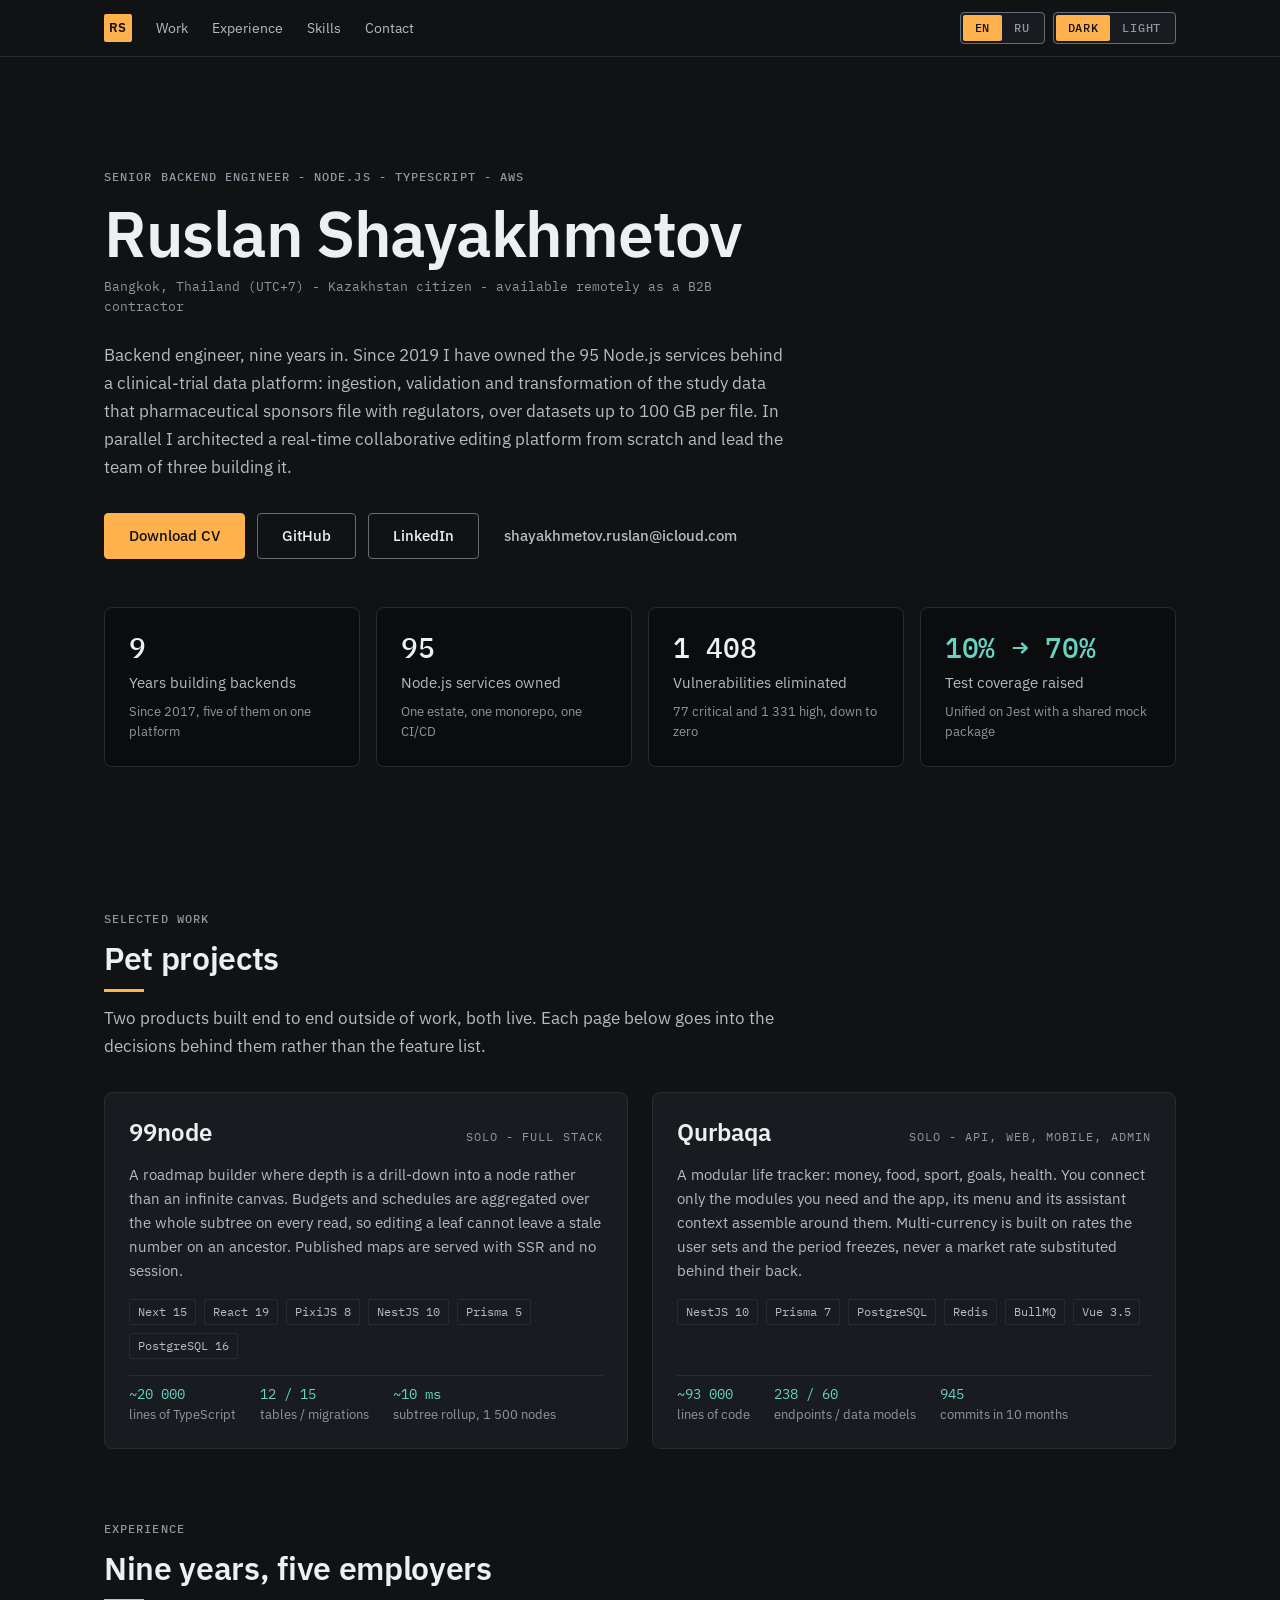
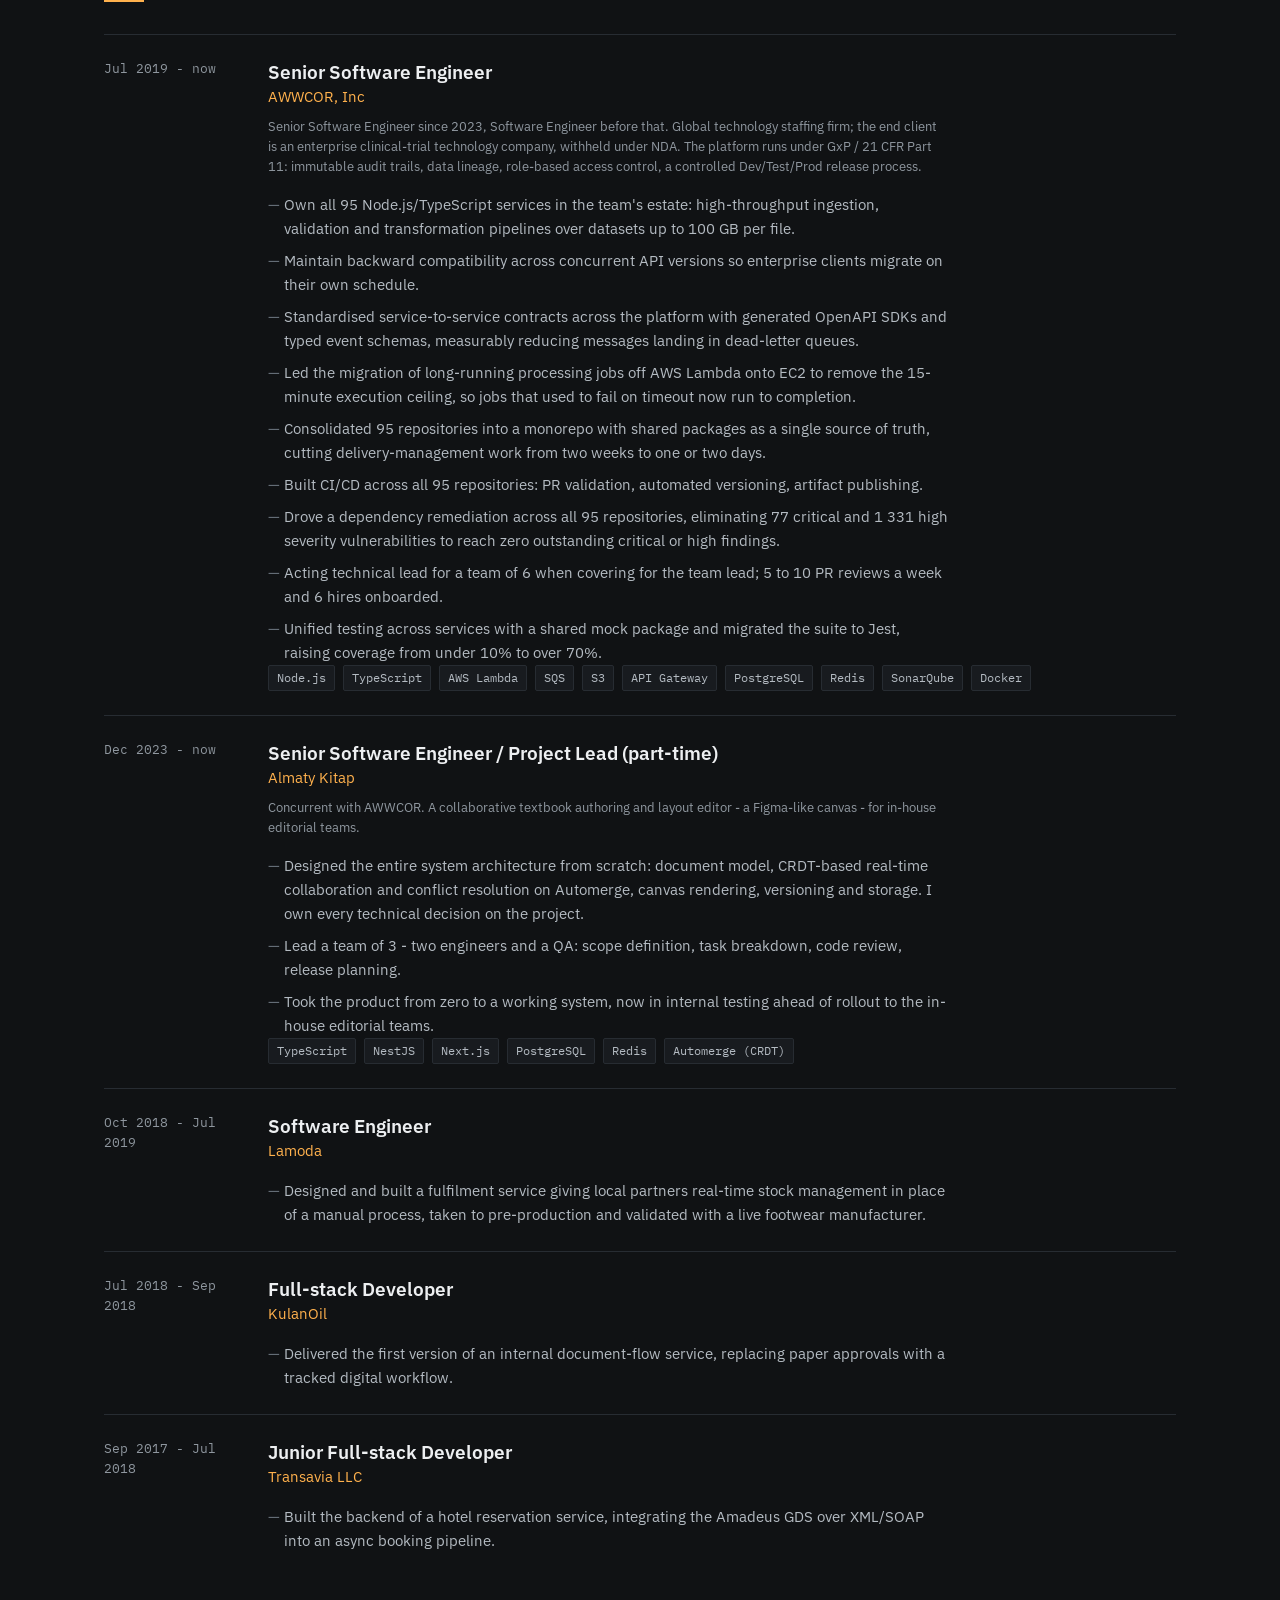
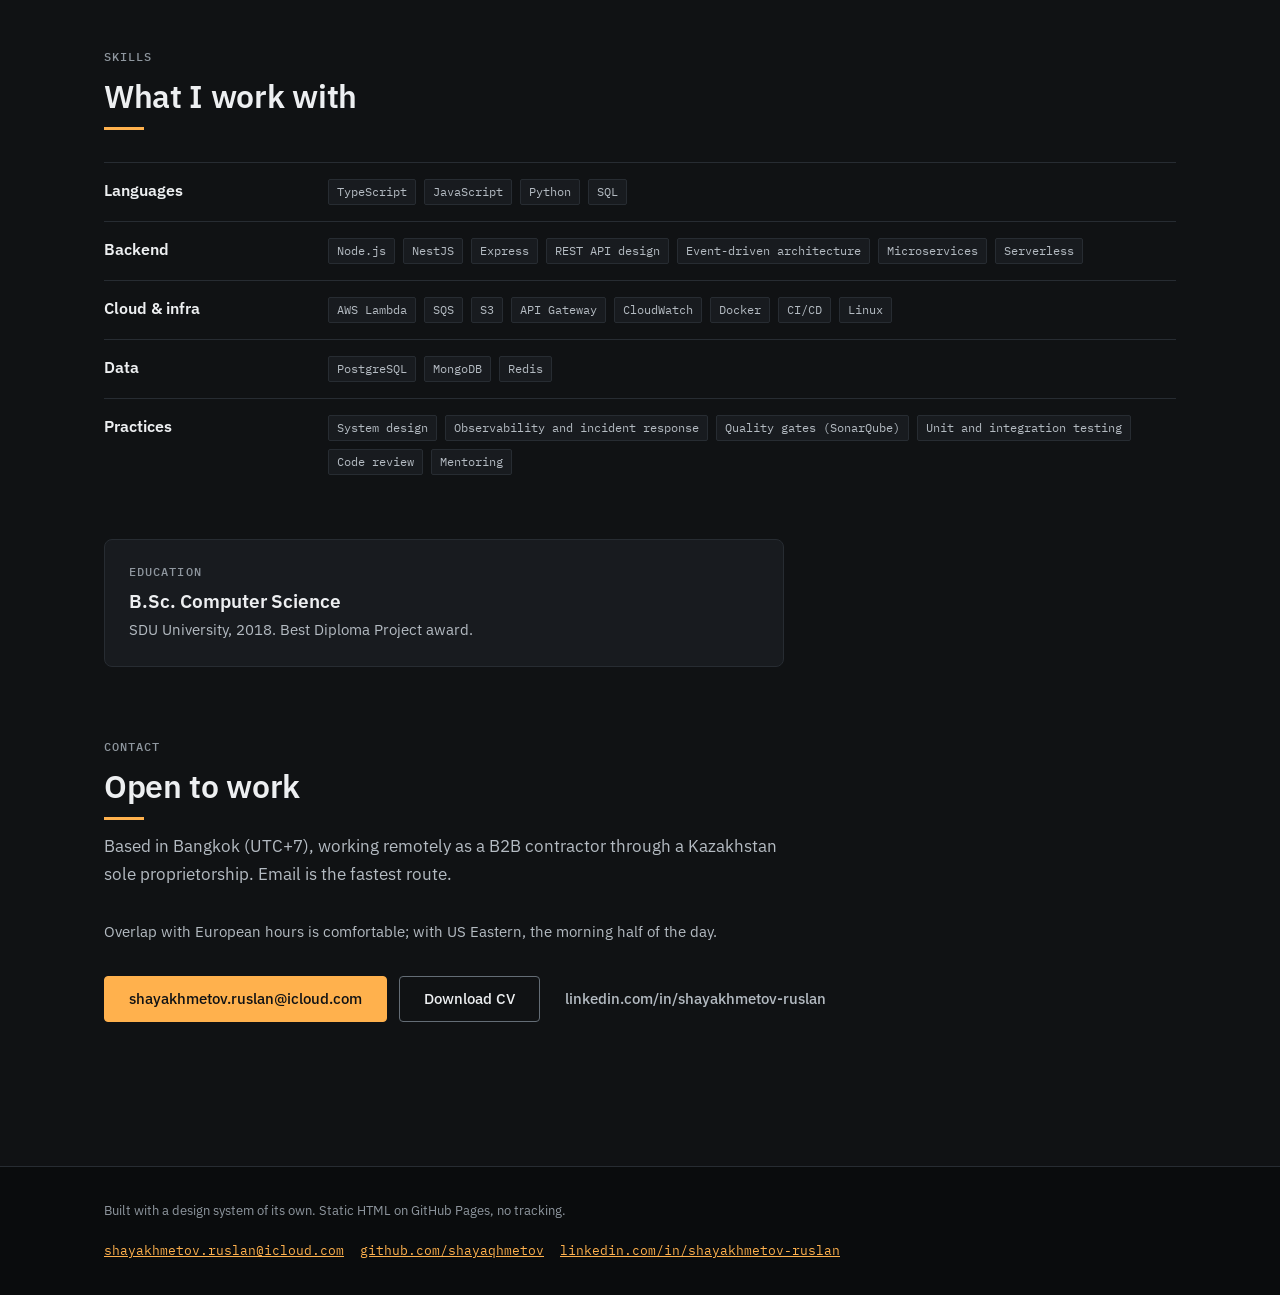
==== commit 7ea93d31: "Drop 'handwritten' from Qurbaqa line-count labels" ====
--- a/index.html
+++ b/index.html
@@ -24,7 +24,7 @@
 <a class="skip-link" href="#main">Skip to content</a>
 <header class="site-header"><div class="page-shell site-header__inner"><a class="wordmark" href="./" aria-label="Ruslan Shayakhmetov">RS</a><nav class="site-nav" aria-label="Work"><a href="#work">Work</a><a href="#experience">Experience</a><a href="#skills">Skills</a><a href="#contact">Contact</a></nav><div class="site-tools"><div class="rs-seg" role="group" aria-label="Language"><span class="rs-seg__btn" aria-current="page">EN</span><a class="rs-seg__btn" href="ru/" hreflang="ru">RU</a></div><div class="rs-seg" role="group" aria-label="Theme" id="theme-switch"><button class="rs-seg__btn" type="button" data-theme-set="dark" aria-pressed="true">Dark</button><button class="rs-seg__btn" type="button" data-theme-set="light" aria-pressed="false">Light</button></div></div></div></header>
 <main id="main">
-<section class="hero"><div class="page-shell"><p class="hero__role mono-label">Senior Backend Engineer - Node.js - TypeScript - AWS</p><h1 class="hero__name">Ruslan Shayakhmetov</h1><p class="hero__location">Bangkok, Thailand (UTC+7) - Kazakhstan citizen - available remotely as a B2B contractor</p><p class="hero__lede">Backend engineer, nine years in. Since 2019 I have owned the 95 Node.js services behind a clinical-trial data platform: ingestion, validation and transformation of the study data that pharmaceutical sponsors file with regulators, over datasets up to 100 GB per file. In parallel I architected a real-time collaborative editing platform from scratch and lead the team of three building it.</p><div class="hero__actions"><a class="rs-btn rs-btn--primary" href="cv/Ruslan-Shayakhmetov-CV.pdf" download>Download CV</a><a class="rs-btn rs-btn--secondary" href="https://github.com/shayaqhmetov" rel="noreferrer">GitHub</a><a class="rs-btn rs-btn--secondary" href="https://www.linkedin.com/in/shayakhmetov-ruslan/" rel="noreferrer">LinkedIn</a><a class="rs-btn rs-btn--ghost" href="mailto:shayakhmetov.ruslan@icloud.com">shayakhmetov.ruslan@icloud.com</a></div><div class="hero__stats"><div class="rs-stat-grid"><div class="rs-stat"><div class="rs-stat__value">9</div><div class="rs-stat__label">Years building backends</div><div class="rs-stat__note">Since 2017, five of them on one platform</div></div><div class="rs-stat"><div class="rs-stat__value">95</div><div class="rs-stat__label">Node.js services owned</div><div class="rs-stat__note">One estate, one monorepo, one CI/CD</div></div><div class="rs-stat"><div class="rs-stat__value">1 408</div><div class="rs-stat__label">Vulnerabilities eliminated</div><div class="rs-stat__note">77 critical and 1 331 high, down to zero</div></div><div class="rs-stat rs-stat--measured"><div class="rs-stat__value">10% → 70%</div><div class="rs-stat__label">Test coverage raised</div><div class="rs-stat__note">Unified on Jest with a shared mock package</div></div></div></div></div></section><section class="section" id="work"><div class="page-shell"><header class="rs-section-head"><div class="rs-section-head__eyebrow">Selected work</div><h2 class="rs-section-head__title">Pet projects</h2><div class="rs-section-head__rule" aria-hidden="true"></div><p class="rs-section-head__lede">Two products built end to end outside of work, both live. Each page below goes into the decisions behind them rather than the feature list.</p></header><div class="card-grid"><a class="rs-card" href="projects/99node.html"><div class="rs-card__head"><h3 class="rs-card__title">99node</h3><span class="rs-card__role">Solo - full stack</span></div><p class="rs-card__lede">A roadmap builder where depth is a drill-down into a node rather than an infinite canvas. Budgets and schedules are aggregated over the whole subtree on every read, so editing a leaf cannot leave a stale number on an ancestor. Published maps are served with SSR and no session.</p><div class="rs-tag-row"><span class="rs-tag">Next 15</span><span class="rs-tag">React 19</span><span class="rs-tag">PixiJS 8</span><span class="rs-tag">NestJS 10</span><span class="rs-tag">Prisma 5</span><span class="rs-tag">PostgreSQL 16</span></div><div class="rs-card__figures"><div class="rs-card__figure"><span class="rs-card__figure-value">~20 000</span><span class="rs-card__figure-label">lines of TypeScript</span></div><div class="rs-card__figure"><span class="rs-card__figure-value">12 / 15</span><span class="rs-card__figure-label">tables / migrations</span></div><div class="rs-card__figure"><span class="rs-card__figure-value">~10 ms</span><span class="rs-card__figure-label">subtree rollup, 1 500 nodes</span></div></div></a><a class="rs-card" href="projects/qurbaqa.html"><div class="rs-card__head"><h3 class="rs-card__title">Qurbaqa</h3><span class="rs-card__role">Solo - api, web, mobile, admin</span></div><p class="rs-card__lede">A modular life tracker: money, food, sport, goals, health. You connect only the modules you need and the app, its menu and its assistant context assemble around them. Multi-currency is built on rates the user sets and the period freezes, never a market rate substituted behind their back.</p><div class="rs-tag-row"><span class="rs-tag">NestJS 10</span><span class="rs-tag">Prisma 7</span><span class="rs-tag">PostgreSQL</span><span class="rs-tag">Redis</span><span class="rs-tag">BullMQ</span><span class="rs-tag">Vue 3.5</span></div><div class="rs-card__figures"><div class="rs-card__figure"><span class="rs-card__figure-value">~93 000</span><span class="rs-card__figure-label">lines of handwritten code</span></div><div class="rs-card__figure"><span class="rs-card__figure-value">238 / 60</span><span class="rs-card__figure-label">endpoints / data models</span></div><div class="rs-card__figure"><span class="rs-card__figure-value">945</span><span class="rs-card__figure-label">commits in 10 months</span></div></div></a></div></div></section><section class="section" id="experience"><div class="page-shell"><header class="rs-section-head"><div class="rs-section-head__eyebrow">Experience</div><h2 class="rs-section-head__title">Nine years, five employers</h2><div class="rs-section-head__rule" aria-hidden="true"></div></header><article class="rs-entry"><div class="rs-entry__period">Jul 2019 - now</div><div><h3 class="rs-entry__title">Senior Software Engineer</h3><div class="rs-entry__org">AWWCOR, Inc</div><p class="rs-entry__context">Senior Software Engineer since 2023, Software Engineer before that. Global technology staffing firm; the end client is an enterprise clinical-trial technology company, withheld under NDA. The platform runs under GxP / 21 CFR Part 11: immutable audit trails, data lineage, role-based access control, a controlled Dev/Test/Prod release process.</p><ul class="rs-entry__points"><li>Own all 95 Node.js/TypeScript services in the team&#x27;s estate: high-throughput ingestion, validation and transformation pipelines over datasets up to 100 GB per file.</li><li>Maintain backward compatibility across concurrent API versions so enterprise clients migrate on their own schedule.</li><li>Standardised service-to-service contracts across the platform with generated OpenAPI SDKs and typed event schemas, measurably reducing messages landing in dead-letter queues.</li><li>Led the migration of long-running processing jobs off AWS Lambda onto EC2 to remove the 15-minute execution ceiling, so jobs that used to fail on timeout now run to completion.</li><li>Consolidated 95 repositories into a monorepo with shared packages as a single source of truth, cutting delivery-management work from two weeks to one or two days.</li><li>Built CI/CD across all 95 repositories: PR validation, automated versioning, artifact publishing.</li><li>Drove a dependency remediation across all 95 repositories, eliminating 77 critical and 1 331 high severity vulnerabilities to reach zero outstanding critical or high findings.</li><li>Acting technical lead for a team of 6 when covering for the team lead; 5 to 10 PR reviews a week and 6 hires onboarded.</li><li>Unified testing across services with a shared mock package and migrated the suite to Jest, raising coverage from under 10% to over 70%.</li></ul><div class="rs-tag-row"><span class="rs-tag">Node.js</span><span class="rs-tag">TypeScript</span><span class="rs-tag">AWS Lambda</span><span class="rs-tag">SQS</span><span class="rs-tag">S3</span><span class="rs-tag">API Gateway</span><span class="rs-tag">PostgreSQL</span><span class="rs-tag">Redis</span><span class="rs-tag">SonarQube</span><span class="rs-tag">Docker</span></div></div></article><article class="rs-entry"><div class="rs-entry__period">Dec 2023 - now</div><div><h3 class="rs-entry__title">Senior Software Engineer / Project Lead (part-time)</h3><div class="rs-entry__org">Almaty Kitap</div><p class="rs-entry__context">Concurrent with AWWCOR. A collaborative textbook authoring and layout editor - a Figma-like canvas - for in-house editorial teams.</p><ul class="rs-entry__points"><li>Designed the entire system architecture from scratch: document model, CRDT-based real-time collaboration and conflict resolution on Automerge, canvas rendering, versioning and storage. I own every technical decision on the project.</li><li>Lead a team of 3 - two engineers and a QA: scope definition, task breakdown, code review, release planning.</li><li>Took the product from zero to a working system, now in internal testing ahead of rollout to the in-house editorial teams.</li></ul><div class="rs-tag-row"><span class="rs-tag">TypeScript</span><span class="rs-tag">NestJS</span><span class="rs-tag">Next.js</span><span class="rs-tag">PostgreSQL</span><span class="rs-tag">Redis</span><span class="rs-tag">Automerge (CRDT)</span></div></div></article><article class="rs-entry"><div class="rs-entry__period">Oct 2018 - Jul 2019</div><div><h3 class="rs-entry__title">Software Engineer</h3><div class="rs-entry__org">Lamoda</div><ul class="rs-entry__points"><li>Designed and built a fulfilment service giving local partners real-time stock management in place of a manual process, taken to pre-production and validated with a live footwear manufacturer.</li></ul></div></article><article class="rs-entry"><div class="rs-entry__period">Jul 2018 - Sep 2018</div><div><h3 class="rs-entry__title">Full-stack Developer</h3><div class="rs-entry__org">KulanOil</div><ul class="rs-entry__points"><li>Delivered the first version of an internal document-flow service, replacing paper approvals with a tracked digital workflow.</li></ul></div></article><article class="rs-entry"><div class="rs-entry__period">Sep 2017 - Jul 2018</div><div><h3 class="rs-entry__title">Junior Full-stack Developer</h3><div class="rs-entry__org">Transavia LLC</div><ul class="rs-entry__points"><li>Built the backend of a hotel reservation service, integrating the Amadeus GDS over XML/SOAP into an async booking pipeline.</li></ul></div></article></div></section><section class="section" id="skills"><div class="page-shell"><header class="rs-section-head"><div class="rs-section-head__eyebrow">Skills</div><h2 class="rs-section-head__title">What I work with</h2><div class="rs-section-head__rule" aria-hidden="true"></div></header><dl class="skills"><div class="skills__row"><dt class="heading-s">Languages</dt><dd><div class="rs-tag-row"><span class="rs-tag">TypeScript</span><span class="rs-tag">JavaScript</span><span class="rs-tag">Python</span><span class="rs-tag">SQL</span></div></dd></div><div class="skills__row"><dt class="heading-s">Backend</dt><dd><div class="rs-tag-row"><span class="rs-tag">Node.js</span><span class="rs-tag">NestJS</span><span class="rs-tag">Express</span><span class="rs-tag">REST API design</span><span class="rs-tag">Event-driven architecture</span><span class="rs-tag">Microservices</span><span class="rs-tag">Serverless</span></div></dd></div><div class="skills__row"><dt class="heading-s">Cloud &amp; infra</dt><dd><div class="rs-tag-row"><span class="rs-tag">AWS Lambda</span><span class="rs-tag">SQS</span><span class="rs-tag">S3</span><span class="rs-tag">API Gateway</span><span class="rs-tag">CloudWatch</span><span class="rs-tag">Docker</span><span class="rs-tag">CI/CD</span><span class="rs-tag">Linux</span></div></dd></div><div class="skills__row"><dt class="heading-s">Data</dt><dd><div class="rs-tag-row"><span class="rs-tag">PostgreSQL</span><span class="rs-tag">MongoDB</span><span class="rs-tag">Redis</span></div></dd></div><div class="skills__row"><dt class="heading-s">Practices</dt><dd><div class="rs-tag-row"><span class="rs-tag">System design</span><span class="rs-tag">Observability and incident response</span><span class="rs-tag">Quality gates (SonarQube)</span><span class="rs-tag">Unit and integration testing</span><span class="rs-tag">Code review</span><span class="rs-tag">Mentoring</span></div></dd></div></dl><div class="education"><p class="mono-label">Education</p><p class="education__title heading-m">B.Sc. Computer Science</p><p class="education__line">SDU University, 2018. Best Diploma Project award.</p></div></div></section><section class="section" id="contact"><div class="page-shell"><header class="rs-section-head"><div class="rs-section-head__eyebrow">Contact</div><h2 class="rs-section-head__title">Open to work</h2><div class="rs-section-head__rule" aria-hidden="true"></div><p class="rs-section-head__lede">Based in Bangkok (UTC+7), working remotely as a B2B contractor through a Kazakhstan sole proprietorship. Email is the fastest route.</p></header><p class="contact__availability">Overlap with European hours is comfortable; with US Eastern, the morning half of the day.</p><div class="hero__actions"><a class="rs-btn rs-btn--primary" href="mailto:shayakhmetov.ruslan@icloud.com">shayakhmetov.ruslan@icloud.com</a><a class="rs-btn rs-btn--secondary" href="cv/Ruslan-Shayakhmetov-CV.pdf" download>Download CV</a><a class="rs-btn rs-btn--ghost" href="https://www.linkedin.com/in/shayakhmetov-ruslan/" rel="noreferrer">linkedin.com/in/shayakhmetov-ruslan</a></div></div></section></main>
+<section class="hero"><div class="page-shell"><p class="hero__role mono-label">Senior Backend Engineer - Node.js - TypeScript - AWS</p><h1 class="hero__name">Ruslan Shayakhmetov</h1><p class="hero__location">Bangkok, Thailand (UTC+7) - Kazakhstan citizen - available remotely as a B2B contractor</p><p class="hero__lede">Backend engineer, nine years in. Since 2019 I have owned the 95 Node.js services behind a clinical-trial data platform: ingestion, validation and transformation of the study data that pharmaceutical sponsors file with regulators, over datasets up to 100 GB per file. In parallel I architected a real-time collaborative editing platform from scratch and lead the team of three building it.</p><div class="hero__actions"><a class="rs-btn rs-btn--primary" href="cv/Ruslan-Shayakhmetov-CV.pdf" download>Download CV</a><a class="rs-btn rs-btn--secondary" href="https://github.com/shayaqhmetov" rel="noreferrer">GitHub</a><a class="rs-btn rs-btn--secondary" href="https://www.linkedin.com/in/shayakhmetov-ruslan/" rel="noreferrer">LinkedIn</a><a class="rs-btn rs-btn--ghost" href="mailto:shayakhmetov.ruslan@icloud.com">shayakhmetov.ruslan@icloud.com</a></div><div class="hero__stats"><div class="rs-stat-grid"><div class="rs-stat"><div class="rs-stat__value">9</div><div class="rs-stat__label">Years building backends</div><div class="rs-stat__note">Since 2017, five of them on one platform</div></div><div class="rs-stat"><div class="rs-stat__value">95</div><div class="rs-stat__label">Node.js services owned</div><div class="rs-stat__note">One estate, one monorepo, one CI/CD</div></div><div class="rs-stat"><div class="rs-stat__value">1 408</div><div class="rs-stat__label">Vulnerabilities eliminated</div><div class="rs-stat__note">77 critical and 1 331 high, down to zero</div></div><div class="rs-stat rs-stat--measured"><div class="rs-stat__value">10% → 70%</div><div class="rs-stat__label">Test coverage raised</div><div class="rs-stat__note">Unified on Jest with a shared mock package</div></div></div></div></div></section><section class="section" id="work"><div class="page-shell"><header class="rs-section-head"><div class="rs-section-head__eyebrow">Selected work</div><h2 class="rs-section-head__title">Pet projects</h2><div class="rs-section-head__rule" aria-hidden="true"></div><p class="rs-section-head__lede">Two products built end to end outside of work, both live. Each page below goes into the decisions behind them rather than the feature list.</p></header><div class="card-grid"><a class="rs-card" href="projects/99node.html"><div class="rs-card__head"><h3 class="rs-card__title">99node</h3><span class="rs-card__role">Solo - full stack</span></div><p class="rs-card__lede">A roadmap builder where depth is a drill-down into a node rather than an infinite canvas. Budgets and schedules are aggregated over the whole subtree on every read, so editing a leaf cannot leave a stale number on an ancestor. Published maps are served with SSR and no session.</p><div class="rs-tag-row"><span class="rs-tag">Next 15</span><span class="rs-tag">React 19</span><span class="rs-tag">PixiJS 8</span><span class="rs-tag">NestJS 10</span><span class="rs-tag">Prisma 5</span><span class="rs-tag">PostgreSQL 16</span></div><div class="rs-card__figures"><div class="rs-card__figure"><span class="rs-card__figure-value">~20 000</span><span class="rs-card__figure-label">lines of TypeScript</span></div><div class="rs-card__figure"><span class="rs-card__figure-value">12 / 15</span><span class="rs-card__figure-label">tables / migrations</span></div><div class="rs-card__figure"><span class="rs-card__figure-value">~10 ms</span><span class="rs-card__figure-label">subtree rollup, 1 500 nodes</span></div></div></a><a class="rs-card" href="projects/qurbaqa.html"><div class="rs-card__head"><h3 class="rs-card__title">Qurbaqa</h3><span class="rs-card__role">Solo - api, web, mobile, admin</span></div><p class="rs-card__lede">A modular life tracker: money, food, sport, goals, health. You connect only the modules you need and the app, its menu and its assistant context assemble around them. Multi-currency is built on rates the user sets and the period freezes, never a market rate substituted behind their back.</p><div class="rs-tag-row"><span class="rs-tag">NestJS 10</span><span class="rs-tag">Prisma 7</span><span class="rs-tag">PostgreSQL</span><span class="rs-tag">Redis</span><span class="rs-tag">BullMQ</span><span class="rs-tag">Vue 3.5</span></div><div class="rs-card__figures"><div class="rs-card__figure"><span class="rs-card__figure-value">~93 000</span><span class="rs-card__figure-label">lines of code</span></div><div class="rs-card__figure"><span class="rs-card__figure-value">238 / 60</span><span class="rs-card__figure-label">endpoints / data models</span></div><div class="rs-card__figure"><span class="rs-card__figure-value">945</span><span class="rs-card__figure-label">commits in 10 months</span></div></div></a></div></div></section><section class="section" id="experience"><div class="page-shell"><header class="rs-section-head"><div class="rs-section-head__eyebrow">Experience</div><h2 class="rs-section-head__title">Nine years, five employers</h2><div class="rs-section-head__rule" aria-hidden="true"></div></header><article class="rs-entry"><div class="rs-entry__period">Jul 2019 - now</div><div><h3 class="rs-entry__title">Senior Software Engineer</h3><div class="rs-entry__org">AWWCOR, Inc</div><p class="rs-entry__context">Senior Software Engineer since 2023, Software Engineer before that. Global technology staffing firm; the end client is an enterprise clinical-trial technology company, withheld under NDA. The platform runs under GxP / 21 CFR Part 11: immutable audit trails, data lineage, role-based access control, a controlled Dev/Test/Prod release process.</p><ul class="rs-entry__points"><li>Own all 95 Node.js/TypeScript services in the team&#x27;s estate: high-throughput ingestion, validation and transformation pipelines over datasets up to 100 GB per file.</li><li>Maintain backward compatibility across concurrent API versions so enterprise clients migrate on their own schedule.</li><li>Standardised service-to-service contracts across the platform with generated OpenAPI SDKs and typed event schemas, measurably reducing messages landing in dead-letter queues.</li><li>Led the migration of long-running processing jobs off AWS Lambda onto EC2 to remove the 15-minute execution ceiling, so jobs that used to fail on timeout now run to completion.</li><li>Consolidated 95 repositories into a monorepo with shared packages as a single source of truth, cutting delivery-management work from two weeks to one or two days.</li><li>Built CI/CD across all 95 repositories: PR validation, automated versioning, artifact publishing.</li><li>Drove a dependency remediation across all 95 repositories, eliminating 77 critical and 1 331 high severity vulnerabilities to reach zero outstanding critical or high findings.</li><li>Acting technical lead for a team of 6 when covering for the team lead; 5 to 10 PR reviews a week and 6 hires onboarded.</li><li>Unified testing across services with a shared mock package and migrated the suite to Jest, raising coverage from under 10% to over 70%.</li></ul><div class="rs-tag-row"><span class="rs-tag">Node.js</span><span class="rs-tag">TypeScript</span><span class="rs-tag">AWS Lambda</span><span class="rs-tag">SQS</span><span class="rs-tag">S3</span><span class="rs-tag">API Gateway</span><span class="rs-tag">PostgreSQL</span><span class="rs-tag">Redis</span><span class="rs-tag">SonarQube</span><span class="rs-tag">Docker</span></div></div></article><article class="rs-entry"><div class="rs-entry__period">Dec 2023 - now</div><div><h3 class="rs-entry__title">Senior Software Engineer / Project Lead (part-time)</h3><div class="rs-entry__org">Almaty Kitap</div><p class="rs-entry__context">Concurrent with AWWCOR. A collaborative textbook authoring and layout editor - a Figma-like canvas - for in-house editorial teams.</p><ul class="rs-entry__points"><li>Designed the entire system architecture from scratch: document model, CRDT-based real-time collaboration and conflict resolution on Automerge, canvas rendering, versioning and storage. I own every technical decision on the project.</li><li>Lead a team of 3 - two engineers and a QA: scope definition, task breakdown, code review, release planning.</li><li>Took the product from zero to a working system, now in internal testing ahead of rollout to the in-house editorial teams.</li></ul><div class="rs-tag-row"><span class="rs-tag">TypeScript</span><span class="rs-tag">NestJS</span><span class="rs-tag">Next.js</span><span class="rs-tag">PostgreSQL</span><span class="rs-tag">Redis</span><span class="rs-tag">Automerge (CRDT)</span></div></div></article><article class="rs-entry"><div class="rs-entry__period">Oct 2018 - Jul 2019</div><div><h3 class="rs-entry__title">Software Engineer</h3><div class="rs-entry__org">Lamoda</div><ul class="rs-entry__points"><li>Designed and built a fulfilment service giving local partners real-time stock management in place of a manual process, taken to pre-production and validated with a live footwear manufacturer.</li></ul></div></article><article class="rs-entry"><div class="rs-entry__period">Jul 2018 - Sep 2018</div><div><h3 class="rs-entry__title">Full-stack Developer</h3><div class="rs-entry__org">KulanOil</div><ul class="rs-entry__points"><li>Delivered the first version of an internal document-flow service, replacing paper approvals with a tracked digital workflow.</li></ul></div></article><article class="rs-entry"><div class="rs-entry__period">Sep 2017 - Jul 2018</div><div><h3 class="rs-entry__title">Junior Full-stack Developer</h3><div class="rs-entry__org">Transavia LLC</div><ul class="rs-entry__points"><li>Built the backend of a hotel reservation service, integrating the Amadeus GDS over XML/SOAP into an async booking pipeline.</li></ul></div></article></div></section><section class="section" id="skills"><div class="page-shell"><header class="rs-section-head"><div class="rs-section-head__eyebrow">Skills</div><h2 class="rs-section-head__title">What I work with</h2><div class="rs-section-head__rule" aria-hidden="true"></div></header><dl class="skills"><div class="skills__row"><dt class="heading-s">Languages</dt><dd><div class="rs-tag-row"><span class="rs-tag">TypeScript</span><span class="rs-tag">JavaScript</span><span class="rs-tag">Python</span><span class="rs-tag">SQL</span></div></dd></div><div class="skills__row"><dt class="heading-s">Backend</dt><dd><div class="rs-tag-row"><span class="rs-tag">Node.js</span><span class="rs-tag">NestJS</span><span class="rs-tag">Express</span><span class="rs-tag">REST API design</span><span class="rs-tag">Event-driven architecture</span><span class="rs-tag">Microservices</span><span class="rs-tag">Serverless</span></div></dd></div><div class="skills__row"><dt class="heading-s">Cloud &amp; infra</dt><dd><div class="rs-tag-row"><span class="rs-tag">AWS Lambda</span><span class="rs-tag">SQS</span><span class="rs-tag">S3</span><span class="rs-tag">API Gateway</span><span class="rs-tag">CloudWatch</span><span class="rs-tag">Docker</span><span class="rs-tag">CI/CD</span><span class="rs-tag">Linux</span></div></dd></div><div class="skills__row"><dt class="heading-s">Data</dt><dd><div class="rs-tag-row"><span class="rs-tag">PostgreSQL</span><span class="rs-tag">MongoDB</span><span class="rs-tag">Redis</span></div></dd></div><div class="skills__row"><dt class="heading-s">Practices</dt><dd><div class="rs-tag-row"><span class="rs-tag">System design</span><span class="rs-tag">Observability and incident response</span><span class="rs-tag">Quality gates (SonarQube)</span><span class="rs-tag">Unit and integration testing</span><span class="rs-tag">Code review</span><span class="rs-tag">Mentoring</span></div></dd></div></dl><div class="education"><p class="mono-label">Education</p><p class="education__title heading-m">B.Sc. Computer Science</p><p class="education__line">SDU University, 2018. Best Diploma Project award.</p></div></div></section><section class="section" id="contact"><div class="page-shell"><header class="rs-section-head"><div class="rs-section-head__eyebrow">Contact</div><h2 class="rs-section-head__title">Open to work</h2><div class="rs-section-head__rule" aria-hidden="true"></div><p class="rs-section-head__lede">Based in Bangkok (UTC+7), working remotely as a B2B contractor through a Kazakhstan sole proprietorship. Email is the fastest route.</p></header><p class="contact__availability">Overlap with European hours is comfortable; with US Eastern, the morning half of the day.</p><div class="hero__actions"><a class="rs-btn rs-btn--primary" href="mailto:shayakhmetov.ruslan@icloud.com">shayakhmetov.ruslan@icloud.com</a><a class="rs-btn rs-btn--secondary" href="cv/Ruslan-Shayakhmetov-CV.pdf" download>Download CV</a><a class="rs-btn rs-btn--ghost" href="https://www.linkedin.com/in/shayakhmetov-ruslan/" rel="noreferrer">linkedin.com/in/shayakhmetov-ruslan</a></div></div></section></main>
 <footer class="site-footer"><div class="page-shell site-footer__inner"><p class="site-footer__note">Built with a design system of its own. Static HTML on GitHub Pages, no tracking.</p><p class="site-footer__links"><a href="mailto:shayakhmetov.ruslan@icloud.com">shayakhmetov.ruslan@icloud.com</a><a href="https://github.com/shayaqhmetov" rel="me noreferrer">github.com/shayaqhmetov</a><a href="https://www.linkedin.com/in/shayakhmetov-ruslan/" rel="me noreferrer">linkedin.com/in/shayakhmetov-ruslan</a></p></div></footer>
 <script src="assets/js/site.js" defer></script>
 </body>
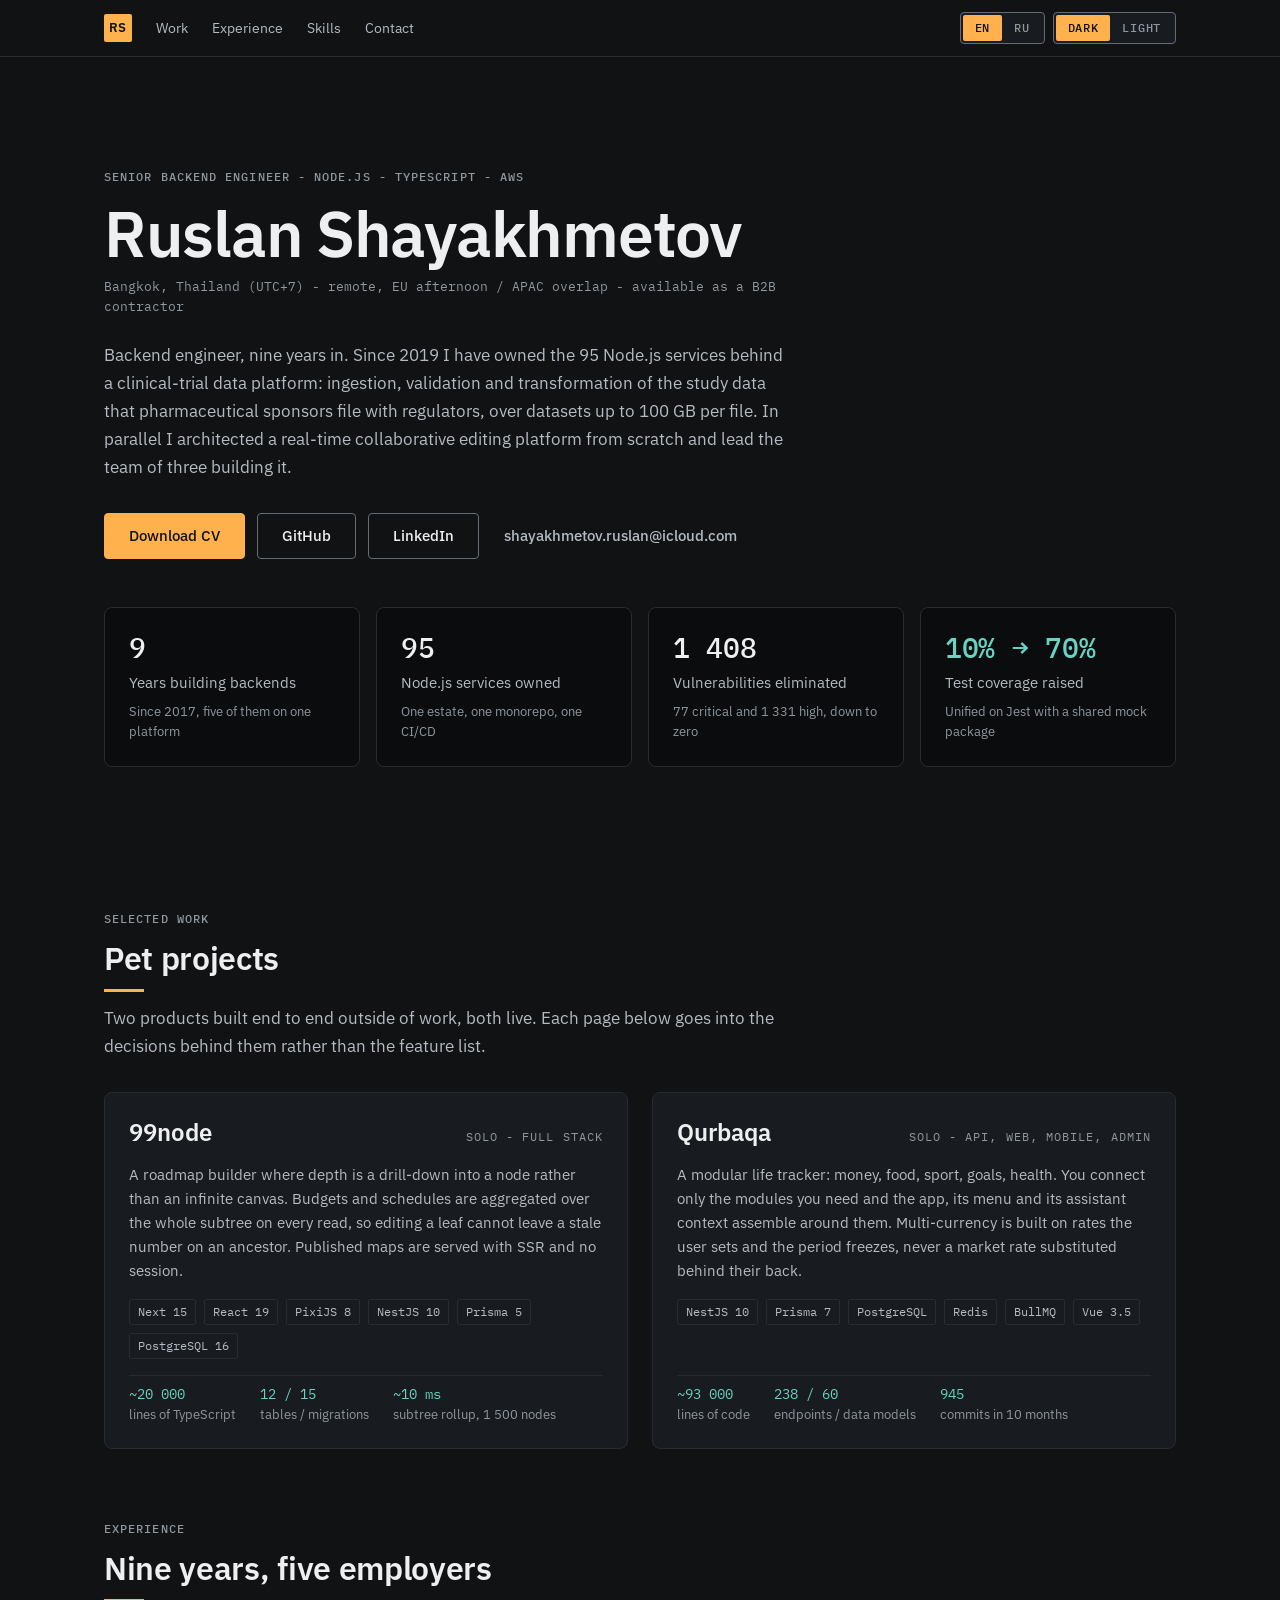
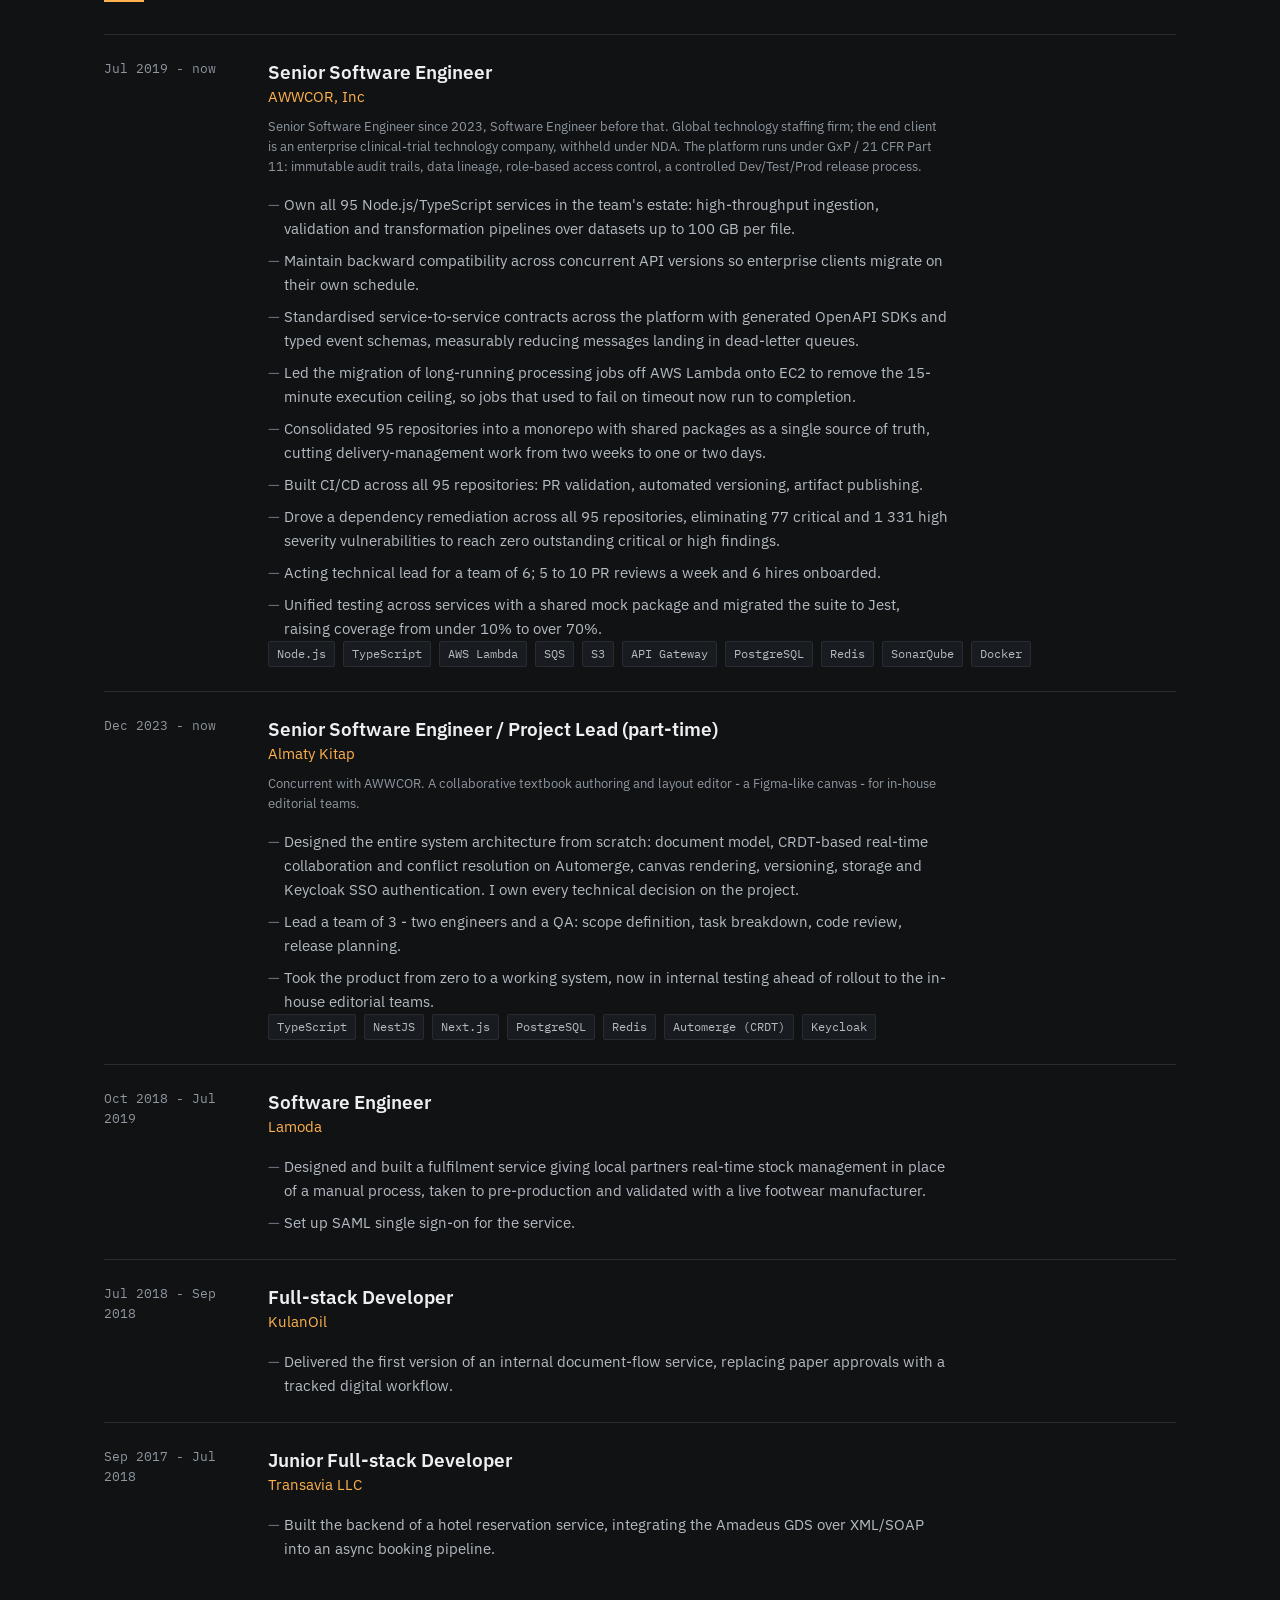
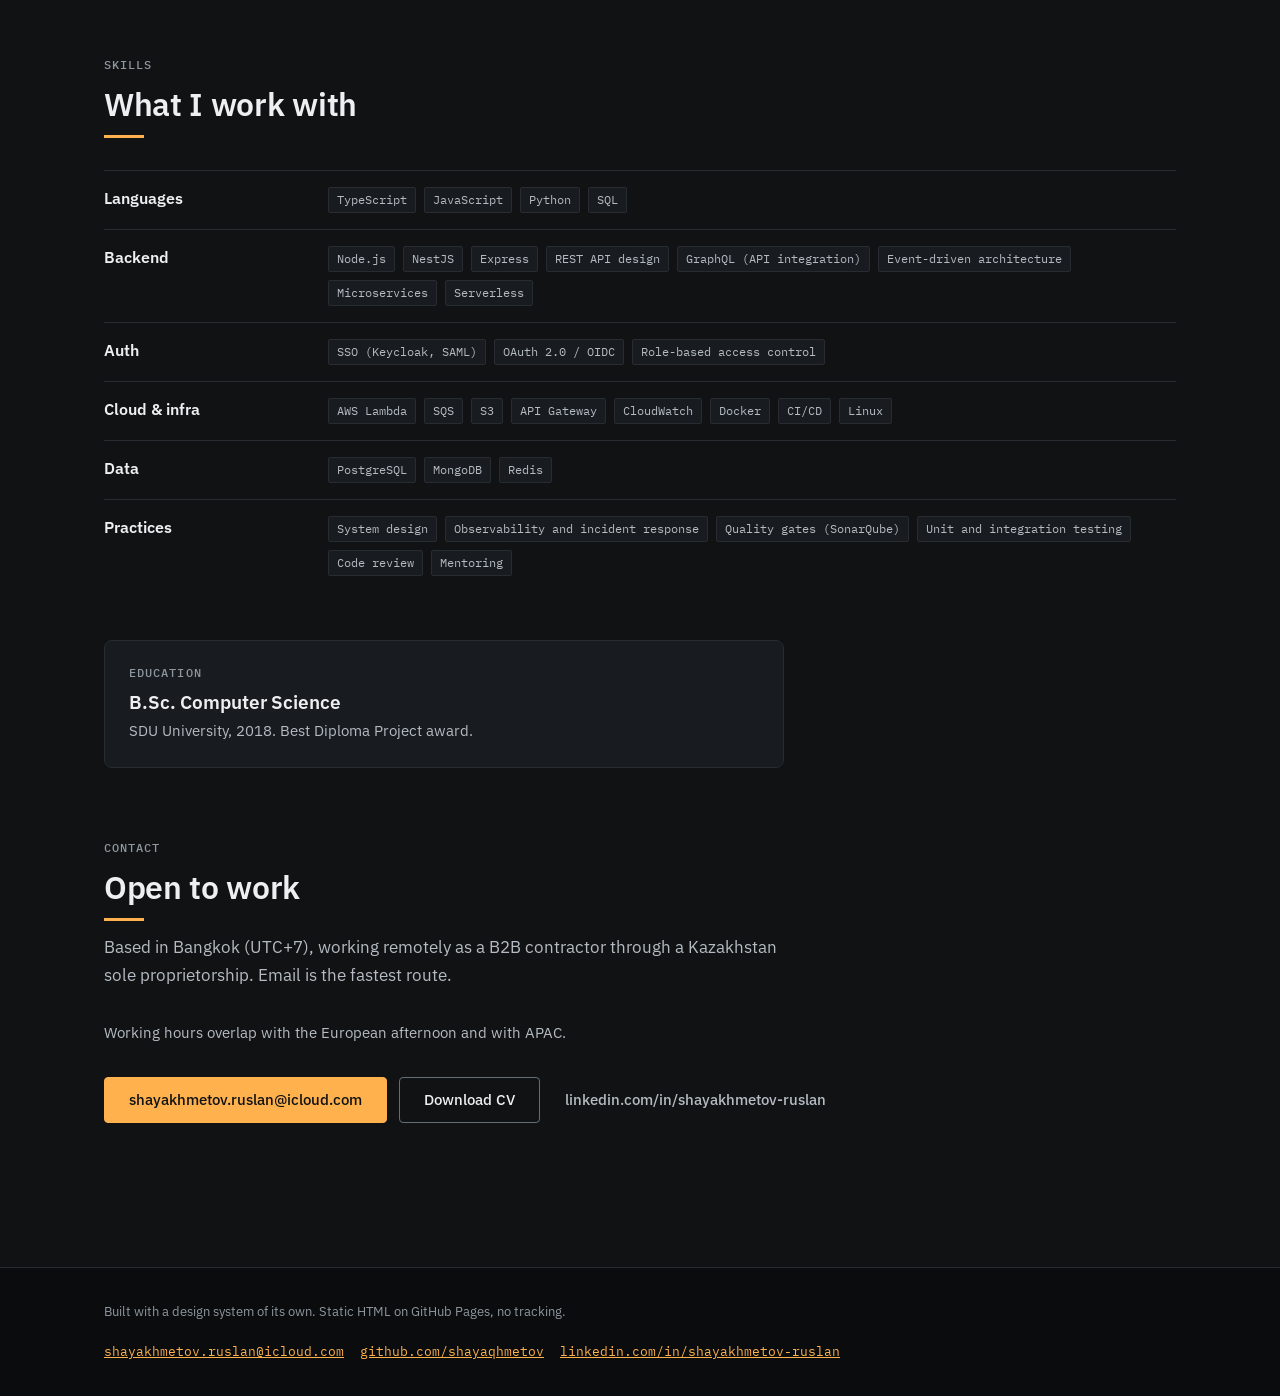
==== commit 1ec0a428: "Sync site with CV v2: SSO/Auth skills, GraphQL, Lamoda SAML, Keycloak, availability" ====
--- a/index.html
+++ b/index.html
@@ -24,7 +24,7 @@
 <a class="skip-link" href="#main">Skip to content</a>
 <header class="site-header"><div class="page-shell site-header__inner"><a class="wordmark" href="./" aria-label="Ruslan Shayakhmetov">RS</a><nav class="site-nav" aria-label="Work"><a href="#work">Work</a><a href="#experience">Experience</a><a href="#skills">Skills</a><a href="#contact">Contact</a></nav><div class="site-tools"><div class="rs-seg" role="group" aria-label="Language"><span class="rs-seg__btn" aria-current="page">EN</span><a class="rs-seg__btn" href="ru/" hreflang="ru">RU</a></div><div class="rs-seg" role="group" aria-label="Theme" id="theme-switch"><button class="rs-seg__btn" type="button" data-theme-set="dark" aria-pressed="true">Dark</button><button class="rs-seg__btn" type="button" data-theme-set="light" aria-pressed="false">Light</button></div></div></div></header>
 <main id="main">
-<section class="hero"><div class="page-shell"><p class="hero__role mono-label">Senior Backend Engineer - Node.js - TypeScript - AWS</p><h1 class="hero__name">Ruslan Shayakhmetov</h1><p class="hero__location">Bangkok, Thailand (UTC+7) - Kazakhstan citizen - available remotely as a B2B contractor</p><p class="hero__lede">Backend engineer, nine years in. Since 2019 I have owned the 95 Node.js services behind a clinical-trial data platform: ingestion, validation and transformation of the study data that pharmaceutical sponsors file with regulators, over datasets up to 100 GB per file. In parallel I architected a real-time collaborative editing platform from scratch and lead the team of three building it.</p><div class="hero__actions"><a class="rs-btn rs-btn--primary" href="cv/Ruslan-Shayakhmetov-CV.pdf" download>Download CV</a><a class="rs-btn rs-btn--secondary" href="https://github.com/shayaqhmetov" rel="noreferrer">GitHub</a><a class="rs-btn rs-btn--secondary" href="https://www.linkedin.com/in/shayakhmetov-ruslan/" rel="noreferrer">LinkedIn</a><a class="rs-btn rs-btn--ghost" href="mailto:shayakhmetov.ruslan@icloud.com">shayakhmetov.ruslan@icloud.com</a></div><div class="hero__stats"><div class="rs-stat-grid"><div class="rs-stat"><div class="rs-stat__value">9</div><div class="rs-stat__label">Years building backends</div><div class="rs-stat__note">Since 2017, five of them on one platform</div></div><div class="rs-stat"><div class="rs-stat__value">95</div><div class="rs-stat__label">Node.js services owned</div><div class="rs-stat__note">One estate, one monorepo, one CI/CD</div></div><div class="rs-stat"><div class="rs-stat__value">1 408</div><div class="rs-stat__label">Vulnerabilities eliminated</div><div class="rs-stat__note">77 critical and 1 331 high, down to zero</div></div><div class="rs-stat rs-stat--measured"><div class="rs-stat__value">10% → 70%</div><div class="rs-stat__label">Test coverage raised</div><div class="rs-stat__note">Unified on Jest with a shared mock package</div></div></div></div></div></section><section class="section" id="work"><div class="page-shell"><header class="rs-section-head"><div class="rs-section-head__eyebrow">Selected work</div><h2 class="rs-section-head__title">Pet projects</h2><div class="rs-section-head__rule" aria-hidden="true"></div><p class="rs-section-head__lede">Two products built end to end outside of work, both live. Each page below goes into the decisions behind them rather than the feature list.</p></header><div class="card-grid"><a class="rs-card" href="projects/99node.html"><div class="rs-card__head"><h3 class="rs-card__title">99node</h3><span class="rs-card__role">Solo - full stack</span></div><p class="rs-card__lede">A roadmap builder where depth is a drill-down into a node rather than an infinite canvas. Budgets and schedules are aggregated over the whole subtree on every read, so editing a leaf cannot leave a stale number on an ancestor. Published maps are served with SSR and no session.</p><div class="rs-tag-row"><span class="rs-tag">Next 15</span><span class="rs-tag">React 19</span><span class="rs-tag">PixiJS 8</span><span class="rs-tag">NestJS 10</span><span class="rs-tag">Prisma 5</span><span class="rs-tag">PostgreSQL 16</span></div><div class="rs-card__figures"><div class="rs-card__figure"><span class="rs-card__figure-value">~20 000</span><span class="rs-card__figure-label">lines of TypeScript</span></div><div class="rs-card__figure"><span class="rs-card__figure-value">12 / 15</span><span class="rs-card__figure-label">tables / migrations</span></div><div class="rs-card__figure"><span class="rs-card__figure-value">~10 ms</span><span class="rs-card__figure-label">subtree rollup, 1 500 nodes</span></div></div></a><a class="rs-card" href="projects/qurbaqa.html"><div class="rs-card__head"><h3 class="rs-card__title">Qurbaqa</h3><span class="rs-card__role">Solo - api, web, mobile, admin</span></div><p class="rs-card__lede">A modular life tracker: money, food, sport, goals, health. You connect only the modules you need and the app, its menu and its assistant context assemble around them. Multi-currency is built on rates the user sets and the period freezes, never a market rate substituted behind their back.</p><div class="rs-tag-row"><span class="rs-tag">NestJS 10</span><span class="rs-tag">Prisma 7</span><span class="rs-tag">PostgreSQL</span><span class="rs-tag">Redis</span><span class="rs-tag">BullMQ</span><span class="rs-tag">Vue 3.5</span></div><div class="rs-card__figures"><div class="rs-card__figure"><span class="rs-card__figure-value">~93 000</span><span class="rs-card__figure-label">lines of code</span></div><div class="rs-card__figure"><span class="rs-card__figure-value">238 / 60</span><span class="rs-card__figure-label">endpoints / data models</span></div><div class="rs-card__figure"><span class="rs-card__figure-value">945</span><span class="rs-card__figure-label">commits in 10 months</span></div></div></a></div></div></section><section class="section" id="experience"><div class="page-shell"><header class="rs-section-head"><div class="rs-section-head__eyebrow">Experience</div><h2 class="rs-section-head__title">Nine years, five employers</h2><div class="rs-section-head__rule" aria-hidden="true"></div></header><article class="rs-entry"><div class="rs-entry__period">Jul 2019 - now</div><div><h3 class="rs-entry__title">Senior Software Engineer</h3><div class="rs-entry__org">AWWCOR, Inc</div><p class="rs-entry__context">Senior Software Engineer since 2023, Software Engineer before that. Global technology staffing firm; the end client is an enterprise clinical-trial technology company, withheld under NDA. The platform runs under GxP / 21 CFR Part 11: immutable audit trails, data lineage, role-based access control, a controlled Dev/Test/Prod release process.</p><ul class="rs-entry__points"><li>Own all 95 Node.js/TypeScript services in the team&#x27;s estate: high-throughput ingestion, validation and transformation pipelines over datasets up to 100 GB per file.</li><li>Maintain backward compatibility across concurrent API versions so enterprise clients migrate on their own schedule.</li><li>Standardised service-to-service contracts across the platform with generated OpenAPI SDKs and typed event schemas, measurably reducing messages landing in dead-letter queues.</li><li>Led the migration of long-running processing jobs off AWS Lambda onto EC2 to remove the 15-minute execution ceiling, so jobs that used to fail on timeout now run to completion.</li><li>Consolidated 95 repositories into a monorepo with shared packages as a single source of truth, cutting delivery-management work from two weeks to one or two days.</li><li>Built CI/CD across all 95 repositories: PR validation, automated versioning, artifact publishing.</li><li>Drove a dependency remediation across all 95 repositories, eliminating 77 critical and 1 331 high severity vulnerabilities to reach zero outstanding critical or high findings.</li><li>Acting technical lead for a team of 6 when covering for the team lead; 5 to 10 PR reviews a week and 6 hires onboarded.</li><li>Unified testing across services with a shared mock package and migrated the suite to Jest, raising coverage from under 10% to over 70%.</li></ul><div class="rs-tag-row"><span class="rs-tag">Node.js</span><span class="rs-tag">TypeScript</span><span class="rs-tag">AWS Lambda</span><span class="rs-tag">SQS</span><span class="rs-tag">S3</span><span class="rs-tag">API Gateway</span><span class="rs-tag">PostgreSQL</span><span class="rs-tag">Redis</span><span class="rs-tag">SonarQube</span><span class="rs-tag">Docker</span></div></div></article><article class="rs-entry"><div class="rs-entry__period">Dec 2023 - now</div><div><h3 class="rs-entry__title">Senior Software Engineer / Project Lead (part-time)</h3><div class="rs-entry__org">Almaty Kitap</div><p class="rs-entry__context">Concurrent with AWWCOR. A collaborative textbook authoring and layout editor - a Figma-like canvas - for in-house editorial teams.</p><ul class="rs-entry__points"><li>Designed the entire system architecture from scratch: document model, CRDT-based real-time collaboration and conflict resolution on Automerge, canvas rendering, versioning and storage. I own every technical decision on the project.</li><li>Lead a team of 3 - two engineers and a QA: scope definition, task breakdown, code review, release planning.</li><li>Took the product from zero to a working system, now in internal testing ahead of rollout to the in-house editorial teams.</li></ul><div class="rs-tag-row"><span class="rs-tag">TypeScript</span><span class="rs-tag">NestJS</span><span class="rs-tag">Next.js</span><span class="rs-tag">PostgreSQL</span><span class="rs-tag">Redis</span><span class="rs-tag">Automerge (CRDT)</span></div></div></article><article class="rs-entry"><div class="rs-entry__period">Oct 2018 - Jul 2019</div><div><h3 class="rs-entry__title">Software Engineer</h3><div class="rs-entry__org">Lamoda</div><ul class="rs-entry__points"><li>Designed and built a fulfilment service giving local partners real-time stock management in place of a manual process, taken to pre-production and validated with a live footwear manufacturer.</li></ul></div></article><article class="rs-entry"><div class="rs-entry__period">Jul 2018 - Sep 2018</div><div><h3 class="rs-entry__title">Full-stack Developer</h3><div class="rs-entry__org">KulanOil</div><ul class="rs-entry__points"><li>Delivered the first version of an internal document-flow service, replacing paper approvals with a tracked digital workflow.</li></ul></div></article><article class="rs-entry"><div class="rs-entry__period">Sep 2017 - Jul 2018</div><div><h3 class="rs-entry__title">Junior Full-stack Developer</h3><div class="rs-entry__org">Transavia LLC</div><ul class="rs-entry__points"><li>Built the backend of a hotel reservation service, integrating the Amadeus GDS over XML/SOAP into an async booking pipeline.</li></ul></div></article></div></section><section class="section" id="skills"><div class="page-shell"><header class="rs-section-head"><div class="rs-section-head__eyebrow">Skills</div><h2 class="rs-section-head__title">What I work with</h2><div class="rs-section-head__rule" aria-hidden="true"></div></header><dl class="skills"><div class="skills__row"><dt class="heading-s">Languages</dt><dd><div class="rs-tag-row"><span class="rs-tag">TypeScript</span><span class="rs-tag">JavaScript</span><span class="rs-tag">Python</span><span class="rs-tag">SQL</span></div></dd></div><div class="skills__row"><dt class="heading-s">Backend</dt><dd><div class="rs-tag-row"><span class="rs-tag">Node.js</span><span class="rs-tag">NestJS</span><span class="rs-tag">Express</span><span class="rs-tag">REST API design</span><span class="rs-tag">Event-driven architecture</span><span class="rs-tag">Microservices</span><span class="rs-tag">Serverless</span></div></dd></div><div class="skills__row"><dt class="heading-s">Cloud &amp; infra</dt><dd><div class="rs-tag-row"><span class="rs-tag">AWS Lambda</span><span class="rs-tag">SQS</span><span class="rs-tag">S3</span><span class="rs-tag">API Gateway</span><span class="rs-tag">CloudWatch</span><span class="rs-tag">Docker</span><span class="rs-tag">CI/CD</span><span class="rs-tag">Linux</span></div></dd></div><div class="skills__row"><dt class="heading-s">Data</dt><dd><div class="rs-tag-row"><span class="rs-tag">PostgreSQL</span><span class="rs-tag">MongoDB</span><span class="rs-tag">Redis</span></div></dd></div><div class="skills__row"><dt class="heading-s">Practices</dt><dd><div class="rs-tag-row"><span class="rs-tag">System design</span><span class="rs-tag">Observability and incident response</span><span class="rs-tag">Quality gates (SonarQube)</span><span class="rs-tag">Unit and integration testing</span><span class="rs-tag">Code review</span><span class="rs-tag">Mentoring</span></div></dd></div></dl><div class="education"><p class="mono-label">Education</p><p class="education__title heading-m">B.Sc. Computer Science</p><p class="education__line">SDU University, 2018. Best Diploma Project award.</p></div></div></section><section class="section" id="contact"><div class="page-shell"><header class="rs-section-head"><div class="rs-section-head__eyebrow">Contact</div><h2 class="rs-section-head__title">Open to work</h2><div class="rs-section-head__rule" aria-hidden="true"></div><p class="rs-section-head__lede">Based in Bangkok (UTC+7), working remotely as a B2B contractor through a Kazakhstan sole proprietorship. Email is the fastest route.</p></header><p class="contact__availability">Overlap with European hours is comfortable; with US Eastern, the morning half of the day.</p><div class="hero__actions"><a class="rs-btn rs-btn--primary" href="mailto:shayakhmetov.ruslan@icloud.com">shayakhmetov.ruslan@icloud.com</a><a class="rs-btn rs-btn--secondary" href="cv/Ruslan-Shayakhmetov-CV.pdf" download>Download CV</a><a class="rs-btn rs-btn--ghost" href="https://www.linkedin.com/in/shayakhmetov-ruslan/" rel="noreferrer">linkedin.com/in/shayakhmetov-ruslan</a></div></div></section></main>
+<section class="hero"><div class="page-shell"><p class="hero__role mono-label">Senior Backend Engineer - Node.js - TypeScript - AWS</p><h1 class="hero__name">Ruslan Shayakhmetov</h1><p class="hero__location">Bangkok, Thailand (UTC+7) - remote, EU afternoon / APAC overlap - available as a B2B contractor</p><p class="hero__lede">Backend engineer, nine years in. Since 2019 I have owned the 95 Node.js services behind a clinical-trial data platform: ingestion, validation and transformation of the study data that pharmaceutical sponsors file with regulators, over datasets up to 100 GB per file. In parallel I architected a real-time collaborative editing platform from scratch and lead the team of three building it.</p><div class="hero__actions"><a class="rs-btn rs-btn--primary" href="cv/Ruslan-Shayakhmetov-CV.pdf" download>Download CV</a><a class="rs-btn rs-btn--secondary" href="https://github.com/shayaqhmetov" rel="noreferrer">GitHub</a><a class="rs-btn rs-btn--secondary" href="https://www.linkedin.com/in/shayakhmetov-ruslan/" rel="noreferrer">LinkedIn</a><a class="rs-btn rs-btn--ghost" href="mailto:shayakhmetov.ruslan@icloud.com">shayakhmetov.ruslan@icloud.com</a></div><div class="hero__stats"><div class="rs-stat-grid"><div class="rs-stat"><div class="rs-stat__value">9</div><div class="rs-stat__label">Years building backends</div><div class="rs-stat__note">Since 2017, five of them on one platform</div></div><div class="rs-stat"><div class="rs-stat__value">95</div><div class="rs-stat__label">Node.js services owned</div><div class="rs-stat__note">One estate, one monorepo, one CI/CD</div></div><div class="rs-stat"><div class="rs-stat__value">1 408</div><div class="rs-stat__label">Vulnerabilities eliminated</div><div class="rs-stat__note">77 critical and 1 331 high, down to zero</div></div><div class="rs-stat rs-stat--measured"><div class="rs-stat__value">10% → 70%</div><div class="rs-stat__label">Test coverage raised</div><div class="rs-stat__note">Unified on Jest with a shared mock package</div></div></div></div></div></section><section class="section" id="work"><div class="page-shell"><header class="rs-section-head"><div class="rs-section-head__eyebrow">Selected work</div><h2 class="rs-section-head__title">Pet projects</h2><div class="rs-section-head__rule" aria-hidden="true"></div><p class="rs-section-head__lede">Two products built end to end outside of work, both live. Each page below goes into the decisions behind them rather than the feature list.</p></header><div class="card-grid"><a class="rs-card" href="projects/99node.html"><div class="rs-card__head"><h3 class="rs-card__title">99node</h3><span class="rs-card__role">Solo - full stack</span></div><p class="rs-card__lede">A roadmap builder where depth is a drill-down into a node rather than an infinite canvas. Budgets and schedules are aggregated over the whole subtree on every read, so editing a leaf cannot leave a stale number on an ancestor. Published maps are served with SSR and no session.</p><div class="rs-tag-row"><span class="rs-tag">Next 15</span><span class="rs-tag">React 19</span><span class="rs-tag">PixiJS 8</span><span class="rs-tag">NestJS 10</span><span class="rs-tag">Prisma 5</span><span class="rs-tag">PostgreSQL 16</span></div><div class="rs-card__figures"><div class="rs-card__figure"><span class="rs-card__figure-value">~20 000</span><span class="rs-card__figure-label">lines of TypeScript</span></div><div class="rs-card__figure"><span class="rs-card__figure-value">12 / 15</span><span class="rs-card__figure-label">tables / migrations</span></div><div class="rs-card__figure"><span class="rs-card__figure-value">~10 ms</span><span class="rs-card__figure-label">subtree rollup, 1 500 nodes</span></div></div></a><a class="rs-card" href="projects/qurbaqa.html"><div class="rs-card__head"><h3 class="rs-card__title">Qurbaqa</h3><span class="rs-card__role">Solo - api, web, mobile, admin</span></div><p class="rs-card__lede">A modular life tracker: money, food, sport, goals, health. You connect only the modules you need and the app, its menu and its assistant context assemble around them. Multi-currency is built on rates the user sets and the period freezes, never a market rate substituted behind their back.</p><div class="rs-tag-row"><span class="rs-tag">NestJS 10</span><span class="rs-tag">Prisma 7</span><span class="rs-tag">PostgreSQL</span><span class="rs-tag">Redis</span><span class="rs-tag">BullMQ</span><span class="rs-tag">Vue 3.5</span></div><div class="rs-card__figures"><div class="rs-card__figure"><span class="rs-card__figure-value">~93 000</span><span class="rs-card__figure-label">lines of code</span></div><div class="rs-card__figure"><span class="rs-card__figure-value">238 / 60</span><span class="rs-card__figure-label">endpoints / data models</span></div><div class="rs-card__figure"><span class="rs-card__figure-value">945</span><span class="rs-card__figure-label">commits in 10 months</span></div></div></a></div></div></section><section class="section" id="experience"><div class="page-shell"><header class="rs-section-head"><div class="rs-section-head__eyebrow">Experience</div><h2 class="rs-section-head__title">Nine years, five employers</h2><div class="rs-section-head__rule" aria-hidden="true"></div></header><article class="rs-entry"><div class="rs-entry__period">Jul 2019 - now</div><div><h3 class="rs-entry__title">Senior Software Engineer</h3><div class="rs-entry__org">AWWCOR, Inc</div><p class="rs-entry__context">Senior Software Engineer since 2023, Software Engineer before that. Global technology staffing firm; the end client is an enterprise clinical-trial technology company, withheld under NDA. The platform runs under GxP / 21 CFR Part 11: immutable audit trails, data lineage, role-based access control, a controlled Dev/Test/Prod release process.</p><ul class="rs-entry__points"><li>Own all 95 Node.js/TypeScript services in the team&#x27;s estate: high-throughput ingestion, validation and transformation pipelines over datasets up to 100 GB per file.</li><li>Maintain backward compatibility across concurrent API versions so enterprise clients migrate on their own schedule.</li><li>Standardised service-to-service contracts across the platform with generated OpenAPI SDKs and typed event schemas, measurably reducing messages landing in dead-letter queues.</li><li>Led the migration of long-running processing jobs off AWS Lambda onto EC2 to remove the 15-minute execution ceiling, so jobs that used to fail on timeout now run to completion.</li><li>Consolidated 95 repositories into a monorepo with shared packages as a single source of truth, cutting delivery-management work from two weeks to one or two days.</li><li>Built CI/CD across all 95 repositories: PR validation, automated versioning, artifact publishing.</li><li>Drove a dependency remediation across all 95 repositories, eliminating 77 critical and 1 331 high severity vulnerabilities to reach zero outstanding critical or high findings.</li><li>Acting technical lead for a team of 6; 5 to 10 PR reviews a week and 6 hires onboarded.</li><li>Unified testing across services with a shared mock package and migrated the suite to Jest, raising coverage from under 10% to over 70%.</li></ul><div class="rs-tag-row"><span class="rs-tag">Node.js</span><span class="rs-tag">TypeScript</span><span class="rs-tag">AWS Lambda</span><span class="rs-tag">SQS</span><span class="rs-tag">S3</span><span class="rs-tag">API Gateway</span><span class="rs-tag">PostgreSQL</span><span class="rs-tag">Redis</span><span class="rs-tag">SonarQube</span><span class="rs-tag">Docker</span></div></div></article><article class="rs-entry"><div class="rs-entry__period">Dec 2023 - now</div><div><h3 class="rs-entry__title">Senior Software Engineer / Project Lead (part-time)</h3><div class="rs-entry__org">Almaty Kitap</div><p class="rs-entry__context">Concurrent with AWWCOR. A collaborative textbook authoring and layout editor - a Figma-like canvas - for in-house editorial teams.</p><ul class="rs-entry__points"><li>Designed the entire system architecture from scratch: document model, CRDT-based real-time collaboration and conflict resolution on Automerge, canvas rendering, versioning, storage and Keycloak SSO authentication. I own every technical decision on the project.</li><li>Lead a team of 3 - two engineers and a QA: scope definition, task breakdown, code review, release planning.</li><li>Took the product from zero to a working system, now in internal testing ahead of rollout to the in-house editorial teams.</li></ul><div class="rs-tag-row"><span class="rs-tag">TypeScript</span><span class="rs-tag">NestJS</span><span class="rs-tag">Next.js</span><span class="rs-tag">PostgreSQL</span><span class="rs-tag">Redis</span><span class="rs-tag">Automerge (CRDT)</span><span class="rs-tag">Keycloak</span></div></div></article><article class="rs-entry"><div class="rs-entry__period">Oct 2018 - Jul 2019</div><div><h3 class="rs-entry__title">Software Engineer</h3><div class="rs-entry__org">Lamoda</div><ul class="rs-entry__points"><li>Designed and built a fulfilment service giving local partners real-time stock management in place of a manual process, taken to pre-production and validated with a live footwear manufacturer.</li><li>Set up SAML single sign-on for the service.</li></ul></div></article><article class="rs-entry"><div class="rs-entry__period">Jul 2018 - Sep 2018</div><div><h3 class="rs-entry__title">Full-stack Developer</h3><div class="rs-entry__org">KulanOil</div><ul class="rs-entry__points"><li>Delivered the first version of an internal document-flow service, replacing paper approvals with a tracked digital workflow.</li></ul></div></article><article class="rs-entry"><div class="rs-entry__period">Sep 2017 - Jul 2018</div><div><h3 class="rs-entry__title">Junior Full-stack Developer</h3><div class="rs-entry__org">Transavia LLC</div><ul class="rs-entry__points"><li>Built the backend of a hotel reservation service, integrating the Amadeus GDS over XML/SOAP into an async booking pipeline.</li></ul></div></article></div></section><section class="section" id="skills"><div class="page-shell"><header class="rs-section-head"><div class="rs-section-head__eyebrow">Skills</div><h2 class="rs-section-head__title">What I work with</h2><div class="rs-section-head__rule" aria-hidden="true"></div></header><dl class="skills"><div class="skills__row"><dt class="heading-s">Languages</dt><dd><div class="rs-tag-row"><span class="rs-tag">TypeScript</span><span class="rs-tag">JavaScript</span><span class="rs-tag">Python</span><span class="rs-tag">SQL</span></div></dd></div><div class="skills__row"><dt class="heading-s">Backend</dt><dd><div class="rs-tag-row"><span class="rs-tag">Node.js</span><span class="rs-tag">NestJS</span><span class="rs-tag">Express</span><span class="rs-tag">REST API design</span><span class="rs-tag">GraphQL (API integration)</span><span class="rs-tag">Event-driven architecture</span><span class="rs-tag">Microservices</span><span class="rs-tag">Serverless</span></div></dd></div><div class="skills__row"><dt class="heading-s">Auth</dt><dd><div class="rs-tag-row"><span class="rs-tag">SSO (Keycloak, SAML)</span><span class="rs-tag">OAuth 2.0 / OIDC</span><span class="rs-tag">Role-based access control</span></div></dd></div><div class="skills__row"><dt class="heading-s">Cloud &amp; infra</dt><dd><div class="rs-tag-row"><span class="rs-tag">AWS Lambda</span><span class="rs-tag">SQS</span><span class="rs-tag">S3</span><span class="rs-tag">API Gateway</span><span class="rs-tag">CloudWatch</span><span class="rs-tag">Docker</span><span class="rs-tag">CI/CD</span><span class="rs-tag">Linux</span></div></dd></div><div class="skills__row"><dt class="heading-s">Data</dt><dd><div class="rs-tag-row"><span class="rs-tag">PostgreSQL</span><span class="rs-tag">MongoDB</span><span class="rs-tag">Redis</span></div></dd></div><div class="skills__row"><dt class="heading-s">Practices</dt><dd><div class="rs-tag-row"><span class="rs-tag">System design</span><span class="rs-tag">Observability and incident response</span><span class="rs-tag">Quality gates (SonarQube)</span><span class="rs-tag">Unit and integration testing</span><span class="rs-tag">Code review</span><span class="rs-tag">Mentoring</span></div></dd></div></dl><div class="education"><p class="mono-label">Education</p><p class="education__title heading-m">B.Sc. Computer Science</p><p class="education__line">SDU University, 2018. Best Diploma Project award.</p></div></div></section><section class="section" id="contact"><div class="page-shell"><header class="rs-section-head"><div class="rs-section-head__eyebrow">Contact</div><h2 class="rs-section-head__title">Open to work</h2><div class="rs-section-head__rule" aria-hidden="true"></div><p class="rs-section-head__lede">Based in Bangkok (UTC+7), working remotely as a B2B contractor through a Kazakhstan sole proprietorship. Email is the fastest route.</p></header><p class="contact__availability">Working hours overlap with the European afternoon and with APAC.</p><div class="hero__actions"><a class="rs-btn rs-btn--primary" href="mailto:shayakhmetov.ruslan@icloud.com">shayakhmetov.ruslan@icloud.com</a><a class="rs-btn rs-btn--secondary" href="cv/Ruslan-Shayakhmetov-CV.pdf" download>Download CV</a><a class="rs-btn rs-btn--ghost" href="https://www.linkedin.com/in/shayakhmetov-ruslan/" rel="noreferrer">linkedin.com/in/shayakhmetov-ruslan</a></div></div></section></main>
 <footer class="site-footer"><div class="page-shell site-footer__inner"><p class="site-footer__note">Built with a design system of its own. Static HTML on GitHub Pages, no tracking.</p><p class="site-footer__links"><a href="mailto:shayakhmetov.ruslan@icloud.com">shayakhmetov.ruslan@icloud.com</a><a href="https://github.com/shayaqhmetov" rel="me noreferrer">github.com/shayaqhmetov</a><a href="https://www.linkedin.com/in/shayakhmetov-ruslan/" rel="me noreferrer">linkedin.com/in/shayakhmetov-ruslan</a></p></div></footer>
 <script src="assets/js/site.js" defer></script>
 </body>
